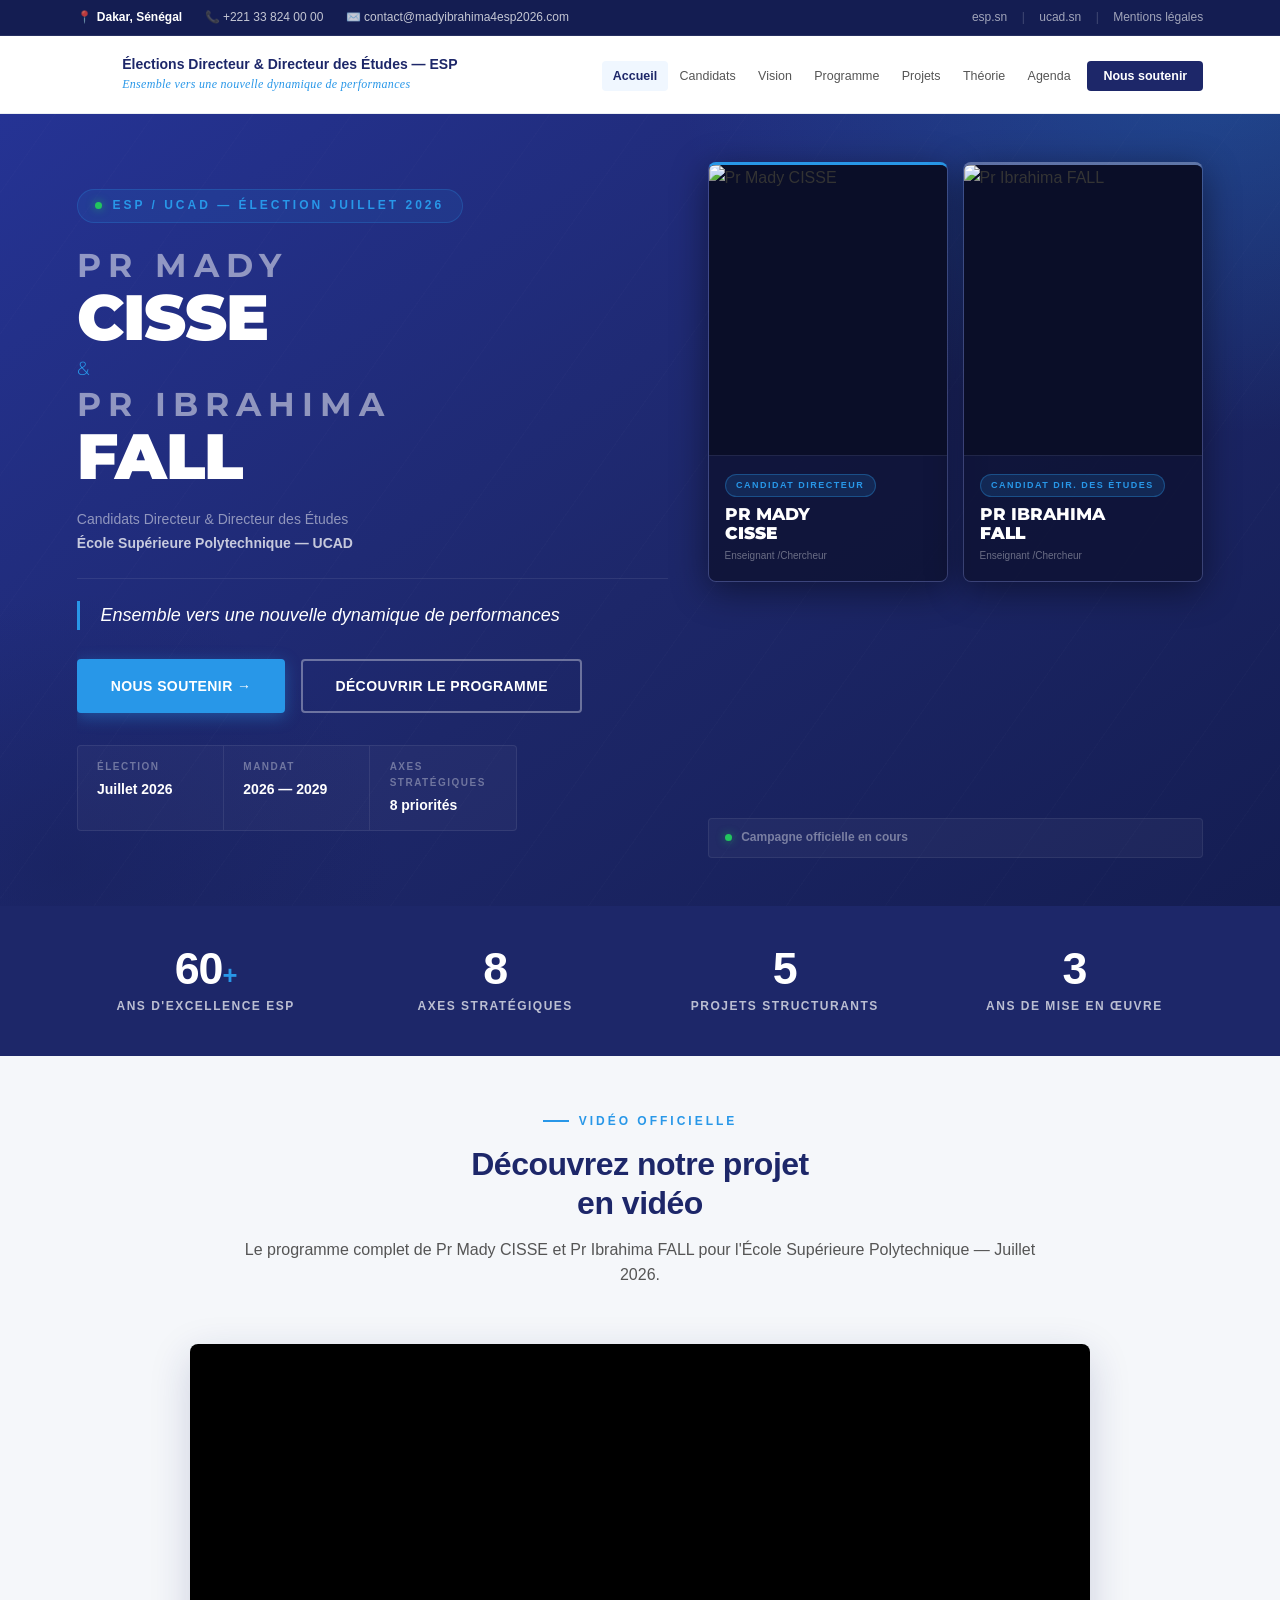
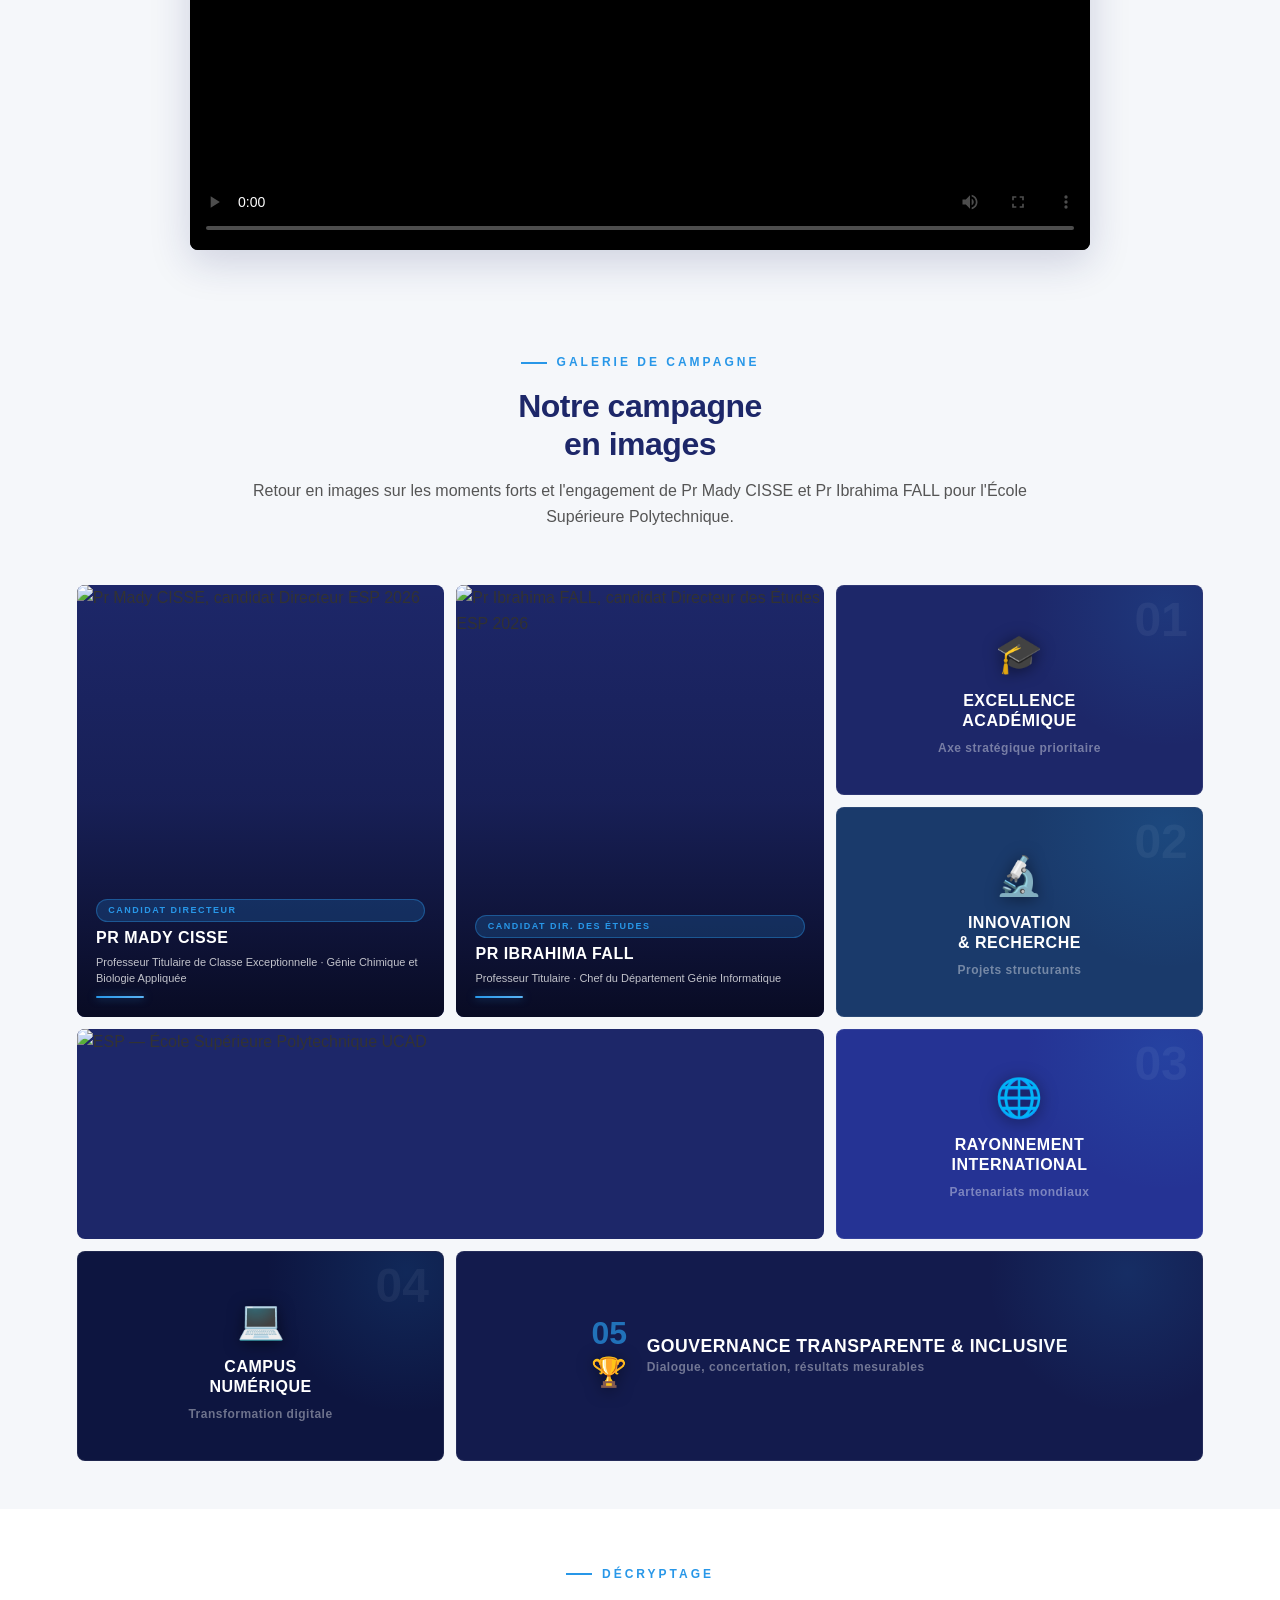
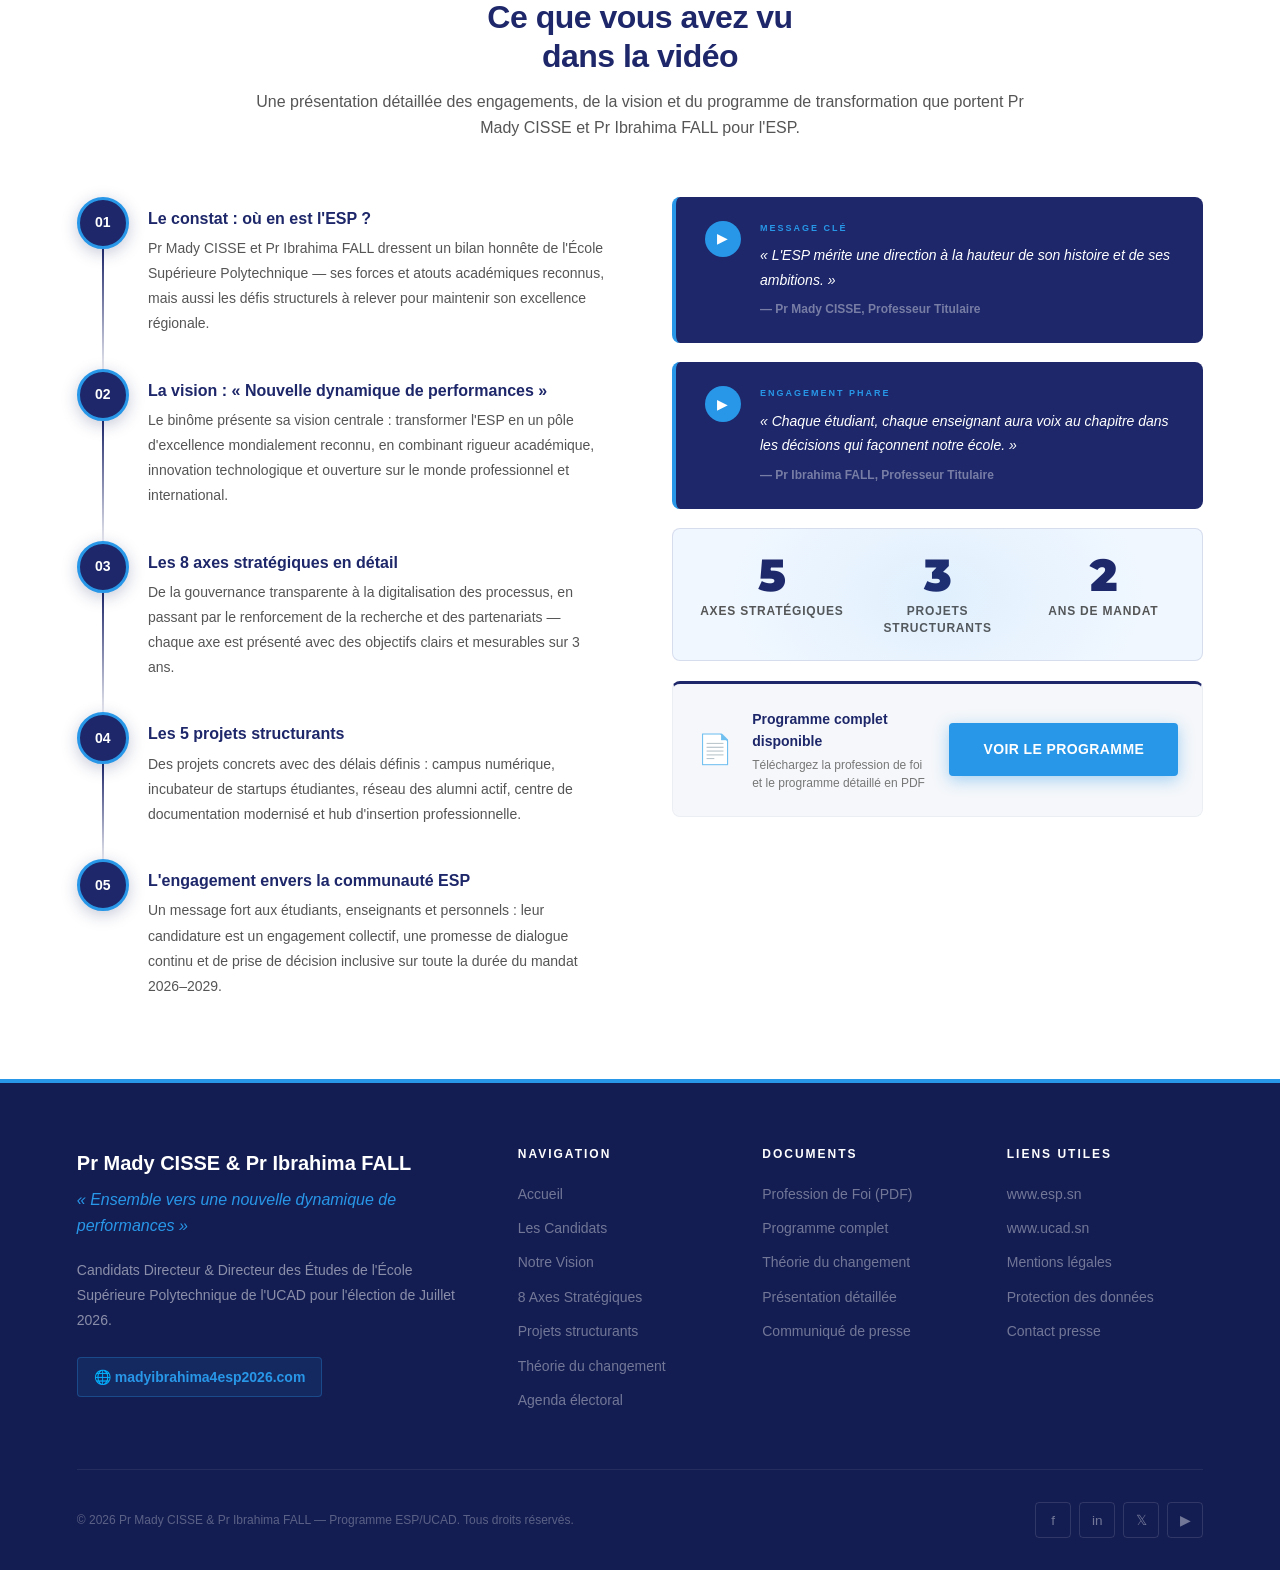
==== index.html @ 4c9542e1 "Add files via upload" ====
<!DOCTYPE html>
<html lang="fr">
<head>
<meta charset="UTF-8">
<meta name="viewport" content="width=device-width, initial-scale=1.0">
<meta http-equiv="X-UA-Compatible" content="IE=edge">
<meta http-equiv="Referrer-Policy" content="strict-origin-when-cross-origin">
<meta http-equiv="Permissions-Policy" content="camera=(), microphone=(), geolocation=(), payment=()">
<title>Pr Mady CISSE & Pr Ibrahima FALL — Programme Officiel ESP/UCAD 2026</title>
<meta name="description" content="Site officiel de campagne de Pr Mady CISSE et Pr Ibrahima FALL, candidats Directeur et Directeur des Études de l'École Supérieure Polytechnique (UCAD) — Juillet 2026.">
<meta name="robots" content="index, follow">
<link rel="canonical" href="https://www.madyibrahima4esp2026.com/">
<meta property="og:type" content="website">
<meta property="og:url" content="https://www.madyibrahima4esp2026.com/">
<meta property="og:title" content="Pr Mady CISSE & Pr Ibrahima FALL — Programme ESP/UCAD 2026">
<meta property="og:description" content="Candidats Directeur & Directeur des Études de l'ESP UCAD. 8 axes stratégiques, 5 projets structurants.">
<meta property="og:locale" content="fr_SN">
<meta name="twitter:card" content="summary_large_image">
<link rel="preconnect" href="https://fonts.googleapis.com">
<link rel="preconnect" href="https://fonts.gstatic.com" crossorigin>
<link href="https://fonts.googleapis.com/css2?family=Montserrat:wght@300;400;600;700;800;900&display=swap" rel="stylesheet">
<link rel="stylesheet" href="styles.css">
</head>
<body>

<!-- ══ TOPBAR ══ -->
<div class="topbar">
  <div class="tb-l">
    <span>📍 <strong>Dakar, Sénégal</strong></span>
    <span>📞 +221 33 824 00 00</span>
    <span>✉️ contact@madyibrahima4esp2026.com</span>
  </div>
  <div class="tb-r">
    <a href="https://www.esp.sn" target="_blank" rel="noopener noreferrer">esp.sn</a>
    <span class="sep">|</span>
    <a href="https://www.ucad.sn" target="_blank" rel="noopener noreferrer">ucad.sn</a>
    <span class="sep">|</span>
    <a href="mentions-legales.html">Mentions légales</a>
  </div>
</div>

<!-- ══ HEADER ══ -->
<header class="site-header">
  <div class="header-inner">
    <a href="index.html" class="brand" aria-label="Accueil">
      <div class="brand-logo">
        <img src="assets/logo.jpg" alt="Logo ESP" onerror="this.style.display='none';this.parentNode.querySelector('.brand-logo-text').style.display='block'">
        <span class="brand-logo-text" style="display:none">ESP</span>
      </div>
      <div class="brand-text">
        <span class="brand-name">Élections Directeur &amp; Directeur des Études — ESP</span>
        <span class="brand-sub">Ensemble vers une nouvelle dynamique de performances</span>
      </div>
    </a>
    <nav aria-label="Navigation principale">
      <ul class="main-nav">
        <li><a href="index.html" class="active">Accueil</a></li>
        <li><a href="candidats.html">Candidats</a></li>
        <li><a href="vision.html">Vision</a></li>
        <li><a href="programme.html">Programme</a></li>
        <li><a href="projets.html">Projets</a></li>
        <li><a href="theorie-du-changement.html">Théorie</a></li>
        <li><a href="agenda.html">Agenda</a></li>
        <li><a href="engagement.html" class="cta">Nous soutenir</a></li>
      </ul>
    </nav>
    <button class="burger" id="menuToggle" aria-label="Ouvrir le menu" aria-expanded="false">
      <span></span><span></span><span></span>
    </button>
  </div>
</header>

<nav class="mobile-nav" id="mobileNav" aria-label="Menu mobile">
  <button class="close-btn" id="closeMenu" aria-label="Fermer">✕</button>
  <a href="index.html">Accueil</a>
  <a href="candidats.html">Les Candidats</a>
  <a href="vision.html">Vision</a>
  <a href="programme.html">Programme</a>
  <a href="projets.html">Projets structurants</a>
  <a href="theorie-du-changement.html">Théorie du changement</a>
  <a href="agenda.html">Agenda électoral</a>
  <a href="engagement.html">Nous soutenir</a>
</nav>

<!-- ══ HERO ══ -->
<section class="hero" id="top">
  <div class="hero-content">

    <!-- Colonne gauche : texte -->
    <div class="hero-left">
      <div class="hero-kicker">
        <span class="kicker-pulse"></span>
        ESP / UCAD — Élection Juillet 2026
      </div>
      <h1 class="hero-title">
        <span class="ht-prenom">Pr Mady</span>
        <span class="ht-nom">CISSE</span>
        <span class="ht-amp">&amp;</span>
        <span class="ht-prenom">Pr Ibrahima</span>
        <span class="ht-nom">FALL</span>
      </h1>
      <p class="hero-role">Candidats Directeur &amp; Directeur des Études<br>
        <strong>École Supérieure Polytechnique — UCAD</strong></p>
      <p class="hero-slogan">Ensemble vers une nouvelle dynamique de performances</p>
      <div class="hero-btns">
        <a href="engagement.html" class="btn btn-primary">Nous soutenir →</a>
        <a href="programme.html" class="btn btn-outline">Découvrir le programme</a>
      </div>
      <div class="hero-meta">
        <div class="hero-meta-item">
          <div class="hero-meta-label">Élection</div>
          <div class="hero-meta-value">Juillet 2026</div>
        </div>
        <div class="hero-meta-item">
          <div class="hero-meta-label">Mandat</div>
          <div class="hero-meta-value">2026 — 2029</div>
        </div>
        <div class="hero-meta-item">
          <div class="hero-meta-label">Axes stratégiques</div>
          <div class="hero-meta-value">8 priorités</div>
        </div>
      </div>
    </div>

    <!-- Colonne droite : portraits -->
    <div class="hero-right">
      <div class="hero-portraits">
        <div class="hero-portrait">
          <div class="hero-portrait-img">
            <img src="assets/mady.jpeg" alt="Pr Mady CISSE">
          </div>
          <div class="hero-portrait-info">
            <span class="portrait-tag">Candidat Directeur</span>
            <div class="portrait-name">Pr Mady<br><strong>CISSE</strong></div>
            <div class="portrait-grade">Enseignant /Chercheur</div>
          </div>
        </div>
        <div class="hero-portrait alt">
          <div class="hero-portrait-img">
            <img src="assets/ibrahima.jpeg" alt="Pr Ibrahima FALL" style="filter:saturate(.9) brightness(1.02)">
          </div>
          <div class="hero-portrait-info">
            <span class="portrait-tag alt">Candidat Dir. des Études</span>
            <div class="portrait-name"> PR Ibrahima<br><strong>FALL</strong></div>
            <div class="portrait-grade">Enseignant /Chercheur</div>
          </div>
        </div>
      </div>
      <div class="hero-right-badge">
        <span class="live-dot"></span>
        <span>Campagne officielle en cours</span>
      </div>
    </div>

  </div>
</section>

<!-- ══ STATS ══ -->
<section class="stats-bar">
  <div class="stats-grid">
    <div class="stat-card"><div class="stat-num">60<small>+</small></div><div class="stat-label">Ans d'excellence ESP</div></div>
    <div class="stat-card"><div class="stat-num">8</div><div class="stat-label">Axes stratégiques</div></div>
    <div class="stat-card"><div class="stat-num">5</div><div class="stat-label">Projets structurants</div></div>
    <div class="stat-card"><div class="stat-num">3</div><div class="stat-label">Ans de mise en œuvre</div></div>
  </div>
</section>

<!-- ══ VIDEO ══ -->
<section class="section video-section" id="video">
  <div class="container">
    <div class="section-hd center">
      <div class="eyebrow">Vidéo Officielle</div>
      <h2 class="section-title">Découvrez notre projet<br>en vidéo</h2>
      <p class="section-intro">Le programme complet de Pr Mady CISSE et Pr Ibrahima FALL pour l'École Supérieure Polytechnique — Juillet 2026.</p>
    </div>

    <div class="video-wrap reveal">

      <div class="video-embed">
        <video id="mainVideo" controls preload="metadata" poster="video/poster.jpg" loop>
          <source src="video/vid.mp4" type="video/mp4">
          Votre navigateur ne supporte pas la lecture vidéo.
        </video>
      </div>
    

    </div>
  </div>
</section>

<!-- ══ GALERIE CAMPAGNE ══ -->
<section class="section galerie-section" id="galerie">
  <div class="container">
    <div class="section-hd center">
      <div class="eyebrow">Galerie de campagne</div>
      <h2 class="section-title">Notre campagne<br>en images</h2>
      <p class="section-intro">Retour en images sur les moments forts et l'engagement de Pr Mady CISSE et Pr Ibrahima FALL pour l'École Supérieure Polytechnique.</p>
    </div>

    <div class="galerie-grid">
      <div class="gal-item gal-tall reveal">
        <img src="assets/mady2.jpeg" alt="Pr Mady CISSE, candidat Directeur ESP 2026" loading="lazy" style="object-fit:cover;object-position:center top;width:100%;height:100%;">
        <div class="gal-overlay gal-overlay-cand">
          <div class="gal-tag">Candidat Directeur</div>
          <div class="gal-name">Pr Mady CISSE</div>
          <div class="gal-desc">Professeur Titulaire de Classe Exceptionnelle · Génie Chimique et Biologie Appliquée</div>
          <div class="gal-desc-bar"></div>
        </div>
      </div>
      <div class="gal-item gal-tall reveal">
        <img src="assets/ibrahima2.jpeg" alt="Pr Ibrahima FALL, candidat Directeur des Études ESP 2026" loading="lazy" style="object-fit:cover;object-position:center top;width:100%;height:100%;">
        <div class="gal-overlay gal-overlay-cand">
          <div class="gal-tag">Candidat Dir. des Études</div>
          <div class="gal-name">Pr Ibrahima FALL</div>
          <div class="gal-desc">Professeur Titulaire · Chef du Département Génie Informatique</div>
          <div class="gal-desc-bar"></div>
        </div>
      </div>
      <div class="gal-item gal-theme reveal" style="--gal-clr:#1D2769">
        <div class="gal-theme-inner">
          <div class="gal-theme-num">01</div>
          <div class="gal-theme-icon">&#127891;</div>
          <div class="gal-theme-title">Excellence<br>Académique</div>
          <div class="gal-theme-sub">Axe stratégique prioritaire</div>
        </div>
      </div>
      <div class="gal-item gal-wide reveal">
        <img src="assets/esp1.jpg" alt="ESP — École Supérieure Polytechnique UCAD" loading="lazy" class="gal-logo-img">
        <div class="gal-overlay gal-overlay-center">
          <div class="gal-tag">Institution</div>
          <div class="gal-name">École Supérieure Polytechnique — UCAD</div>
        </div>
      </div>
      <div class="gal-item gal-theme reveal" style="--gal-clr:#1a3a6b">
        <div class="gal-theme-inner">
          <div class="gal-theme-num">02</div>
          <div class="gal-theme-icon">&#128300;</div>
          <div class="gal-theme-title">Innovation<br>&amp; Recherche</div>
          <div class="gal-theme-sub">Projets structurants</div>
        </div>
      </div>
      <div class="gal-item gal-theme reveal" style="--gal-clr:#253394">
        <div class="gal-theme-inner">
          <div class="gal-theme-num">03</div>
          <div class="gal-theme-icon">&#127760;</div>
          <div class="gal-theme-title">Rayonnement<br>International</div>
          <div class="gal-theme-sub">Partenariats mondiaux</div>
        </div>
      </div>
      <div class="gal-item gal-theme reveal" style="--gal-clr:#0d1540">
        <div class="gal-theme-inner">
          <div class="gal-theme-num">04</div>
          <div class="gal-theme-icon">&#128187;</div>
          <div class="gal-theme-title">Campus<br>Numérique</div>
          <div class="gal-theme-sub">Transformation digitale</div>
        </div>
      </div>
      <div class="gal-item gal-theme reveal gal-wide-bot" style="--gal-clr:#131b4d">
        <div class="gal-theme-inner gal-theme-inner-h">
          <div>
            <div class="gal-theme-num gal-num-inline">05</div>
            <div class="gal-theme-icon gal-icon-inline">&#127942;</div>
          </div>
          <div>
            <div class="gal-theme-title" style="font-size:1.1rem">Gouvernance Transparente &amp; Inclusive</div>
            <div class="gal-theme-sub">Dialogue, concertation, résultats mesurables</div>
          </div>
        </div>
      </div>
    </div>
  </div>
</section>

<!-- ══ DÉCRYPTAGE VIDÉO ══ -->
<section class="section vid-detail-section" id="programme-video">
  <div class="container">
    <div class="section-hd center">
      <div class="eyebrow">Décryptage</div>
      <h2 class="section-title">Ce que vous avez vu<br>dans la vidéo</h2>
      <p class="section-intro">Une présentation détaillée des engagements, de la vision et du programme de transformation que portent Pr Mady CISSE et Pr Ibrahima FALL pour l'ESP.</p>
    </div>

    <div class="vid-detail-layout">

      <!-- Colonne gauche : timeline -->
      <div class="vd-left">
        <div class="vd-timeline">
          <div class="vd-step reveal">
            <div class="vd-step-num">01</div>
            <div class="vd-step-body">
              <h4>Le constat : où en est l'ESP ?</h4>
              <p>Pr Mady CISSE et Pr Ibrahima FALL dressent un bilan honnête de l'École Supérieure Polytechnique — ses forces et atouts académiques reconnus, mais aussi les défis structurels à relever pour maintenir son excellence régionale.</p>
            </div>
          </div>
          <div class="vd-step reveal">
            <div class="vd-step-num">02</div>
            <div class="vd-step-body">
              <h4>La vision : « Nouvelle dynamique de performances »</h4>
              <p>Le binôme présente sa vision centrale : transformer l'ESP en un pôle d'excellence mondialement reconnu, en combinant rigueur académique, innovation technologique et ouverture sur le monde professionnel et international.</p>
            </div>
          </div>
          <div class="vd-step reveal">
            <div class="vd-step-num">03</div>
            <div class="vd-step-body">
              <h4>Les 8 axes stratégiques en détail</h4>
              <p>De la gouvernance transparente à la digitalisation des processus, en passant par le renforcement de la recherche et des partenariats — chaque axe est présenté avec des objectifs clairs et mesurables sur 3 ans.</p>
            </div>
          </div>
          <div class="vd-step reveal">
            <div class="vd-step-num">04</div>
            <div class="vd-step-body">
              <h4>Les 5 projets structurants</h4>
              <p>Des projets concrets avec des délais définis : campus numérique, incubateur de startups étudiantes, réseau des alumni actif, centre de documentation modernisé et hub d'insertion professionnelle.</p>
            </div>
          </div>
          <div class="vd-step reveal">
            <div class="vd-step-num">05</div>
            <div class="vd-step-body">
              <h4>L'engagement envers la communauté ESP</h4>
              <p>Un message fort aux étudiants, enseignants et personnels : leur candidature est un engagement collectif, une promesse de dialogue continu et de prise de décision inclusive sur toute la durée du mandat 2026–2029.</p>
            </div>
          </div>
        </div>
      </div>

      <!-- Colonne droite : faits marquants -->
      <div class="vd-right">
        <div class="vd-highlights">

          <div class="vd-hl-card reveal">
            <div class="vd-hl-icon">&#9654;</div>
            <div class="vd-hl-content">
              <div class="vd-hl-label">Message clé</div>
              <blockquote class="vd-hl-quote">« L'ESP mérite une direction à la hauteur de son histoire et de ses ambitions. »</blockquote>
              <div class="vd-hl-author">— Pr Mady CISSE, Professeur Titulaire</div>
            </div>
          </div>

          <div class="vd-hl-card reveal">
            <div class="vd-hl-icon">&#9654;</div>
            <div class="vd-hl-content">
              <div class="vd-hl-label">Engagement phare</div>
              <blockquote class="vd-hl-quote">« Chaque étudiant, chaque enseignant aura voix au chapitre dans les décisions qui façonnent notre école. »</blockquote>
              <div class="vd-hl-author">— Pr Ibrahima FALL, Professeur Titulaire</div>
            </div>
          </div>

          <div class="vd-kpis reveal">
            <div class="vd-kpi">
              <div class="vd-kpi-val" data-target="8">0</div>
              <div class="vd-kpi-lab">Axes stratégiques</div>
            </div>
            <div class="vd-kpi">
              <div class="vd-kpi-val" data-target="5">0</div>
              <div class="vd-kpi-lab">Projets structurants</div>
            </div>
            <div class="vd-kpi">
              <div class="vd-kpi-val" data-target="3">0</div>
              <div class="vd-kpi-lab">Ans de mandat</div>
            </div>
          </div>

          <div class="vd-cta-card reveal">
            <div class="vd-cta-icon">&#128196;</div>
            <div class="vd-cta-text">
              <div class="vd-cta-title">Programme complet disponible</div>
              <div class="vd-cta-sub">Téléchargez la profession de foi et le programme détaillé en PDF</div>
            </div>
            <a href="programme.html" class="btn btn-primary">Voir le programme</a>
          </div>

        </div>
      </div>

    </div>
  </div>
</section>

<!-- ══ FOOTER ══ -->
<footer>
  <div class="footer-top">
    <div>
      <div class="foot-name">Pr Mady CISSE &amp; Pr Ibrahima FALL</div>
      <div class="foot-tag">« Ensemble vers une nouvelle dynamique de performances »</div>
      <p class="foot-desc">Candidats Directeur &amp; Directeur des Études de l'École Supérieure Polytechnique de l'UCAD pour l'élection de Juillet 2026.</p>
      <a href="https://www.madyibrahima4esp2026.com" class="foot-link" rel="noopener noreferrer">🌐 madyibrahima4esp2026.com</a>
    </div>
    <div class="footer-col">
      <h4>Navigation</h4>
      <ul>
        <li><a href="index.html">Accueil</a></li>
        <li><a href="candidats.html">Les Candidats</a></li>
        <li><a href="vision.html">Notre Vision</a></li>
        <li><a href="programme.html">8 Axes Stratégiques</a></li>
        <li><a href="projets.html">Projets structurants</a></li>
        <li><a href="theorie-du-changement.html">Théorie du changement</a></li>
        <li><a href="agenda.html">Agenda électoral</a></li>
      </ul>
    </div>
    <div class="footer-col">
      <h4>Documents</h4>
      <ul>
        <li><a href="documents/profession-de-foi.pdf" target="_blank" rel="noopener noreferrer">Profession de Foi (PDF)</a></li>
        <li><a href="documents/programme-complet.pdf" target="_blank" rel="noopener noreferrer">Programme complet</a></li>
        <li><a href="documents/theorie-du-changement.pdf" target="_blank" rel="noopener noreferrer">Théorie du changement</a></li>
        <li><a href="documents/presentation.pdf" target="_blank" rel="noopener noreferrer">Présentation détaillée</a></li>
        <li><a href="documents/communique-presse.pdf" target="_blank" rel="noopener noreferrer">Communiqué de presse</a></li>
      </ul>
    </div>
    <div class="footer-col">
      <h4>Liens utiles</h4>
      <ul>
        <li><a href="https://www.esp.sn" target="_blank" rel="noopener noreferrer">www.esp.sn</a></li>
        <li><a href="https://www.ucad.sn" target="_blank" rel="noopener noreferrer">www.ucad.sn</a></li>
        <li><a href="mentions-legales.html">Mentions légales</a></li>
        <li><a href="mentions-legales.html#donnees">Protection des données</a></li>
        <li><a href="engagement.html">Contact presse</a></li>
      </ul>
    </div>
  </div>
  <div class="footer-bot">
    <p class="footer-copy">© 2026 Pr Mady CISSE &amp; Pr Ibrahima FALL — Programme ESP/UCAD. Tous droits réservés.</p>
    <div class="socials">
      <a href="#" class="soc" aria-label="Facebook" rel="noopener noreferrer">f</a>
      <a href="#" class="soc" aria-label="LinkedIn" rel="noopener noreferrer">in</a>
      <a href="#" class="soc" aria-label="Twitter / X" rel="noopener noreferrer">𝕏</a>
      <a href="#" class="soc" aria-label="YouTube" rel="noopener noreferrer">▶</a>
    </div>
  </div>
</footer>

<!-- ══ VIDEO MODAL ══ -->
<div class="video-modal-overlay" id="videoModal" role="dialog" aria-modal="true" aria-labelledby="videoModalTitle">
  <div class="video-modal-box">
    <div class="video-modal-icon">&#9654;</div>
    <h3 id="videoModalTitle">Découvrez notre programme en vidéo</h3>
    <p>Pr Mady CISSE et Pr Ibrahima FALL vous présentent leur vision pour l'École Supérieure Polytechnique — Juillet 2026.</p>
    <div class="video-modal-btns">
      <button class="btn btn-primary video-modal-watch" id="watchVideoBtn">&#9654; Regarder maintenant</button>
      <button class="btn btn-outline-dark video-modal-later" id="laterVideoBtn">Plus tard</button>
    </div>
  </div>
</div>

<script src="main.js" defer></script>
</body>
</html>
---- styles.css ----
@import url('https://fonts.googleapis.com/css2?family=Playfair+Display:ital@1&display=swap');

/* ═══════════════════════════════════════════════════════════════════
   CHARTE GRAPHIQUE ESP — Couleurs officielles + typographie esp.sn
   Police : système (identique à Hello Elementor / esp.sn)
   Couleurs : #1D2769 dominant · #2897e8 accent · #fff · #333
═══════════════════════════════════════════════════════════════════ */

:root {
  --esp-navy:      #1D2769;
  --esp-navy-dark: #141d52;
  --esp-navy-mid:  #253394;
  --esp-blue:      #2897e8;
  --esp-blue-dark: #1a7cc4;
  --esp-blue-pale: #e8f4fd;
  --esp-blue-bg:   #f0f7ff;
  --white:    #ffffff;
  --black:    #000000;
  --text:     #333333;
  --text-mid: #555555;
  --text-lt:  #777777;
  --gray-50:  #fafafa;
  --gray-100: #f5f7fa;
  --gray-200: #ebeef3;
  --gray-300: #d4dde8;
  --border:   #dde3ef;
  --font: -apple-system, BlinkMacSystemFont, "Segoe UI", Roboto,
          "Helvetica Neue", Arial, "Noto Sans", sans-serif;
  --text-xs:  0.75rem;
  --text-sm:  0.875rem;
  --text-base:1rem;
  --text-lg:  1.125rem;
  --text-xl:  1.25rem;
  --text-2xl: 1.5rem;
  --text-3xl: 1.75rem;
  --text-4xl: 2rem;
  --text-5xl: 2.5rem;
  --lh-text:  1.6;
  --lh-head:  1.2;
  --r:    4px;
  --r-lg: 8px;
  --shadow-sm: 0 1px 4px rgba(29,39,105,.08);
  --shadow:    0 4px 20px rgba(29,39,105,.12);
  --shadow-lg: 0 12px 40px rgba(29,39,105,.18);
}

/* ── Reset ── */
*, *::before, *::after { margin:0; padding:0; box-sizing:border-box; }
html { scroll-behavior:smooth; }
body {
  font-family: var(--font);
  font-size: var(--text-base);
  color: var(--text);
  background: var(--white);
  line-height: var(--lh-text);
  overflow-x: clip;
  -webkit-font-smoothing: antialiased;
}
img { max-width:100%; display:block; }
a { color: inherit; text-decoration: none; }
h1,h2,h3,h4,h5,h6 {
  font-family: var(--font);
  line-height: var(--lh-head);
  font-weight: 700;
  color: var(--black);
}

/* ════════════════════════════════════
   TOPBAR
════════════════════════════════════ */
.topbar {
  background: var(--esp-navy-dark);
  color: rgba(255,255,255,.75);
  font-size: var(--text-xs);
  padding: .5rem 6%;
  display: flex;
  justify-content: space-between;
  align-items: center;
  border-bottom: 1px solid rgba(255,255,255,.08);
}
.tb-l { display:flex; align-items:center; gap:1.4rem; flex-wrap:wrap; }
.tb-l span { display:flex; align-items:center; gap:5px; }
.tb-l strong { color:var(--white); font-weight:600; }
.tb-r { display:flex; align-items:center; gap:.9rem; }
.tb-r a {
  color:rgba(255,255,255,.6);
  font-size:var(--text-xs);
  font-weight:500;
  transition:color .15s;
}
.tb-r a:hover { color:var(--esp-blue); }
.tb-r .sep { color:rgba(255,255,255,.2); }

/* ════════════════════════════════════
   HEADER
════════════════════════════════════ */
.site-header {
  background: var(--white);
  position: sticky;
  top: 0;
  z-index: 300;
  box-shadow: 0 2px 12px rgba(29,39,105,.1);
  border-bottom: 1px solid var(--gray-200);
}
.header-inner {
  max-width: 1280px;
  margin: 0 auto;
  padding: .9rem 6%;
  display: flex;
  align-items: center;
  justify-content: space-between;
  gap: 2rem;
}
.brand { display: flex; align-items: center; gap: 12px; }
.brand-logo {
  height: 48px; width: auto; flex-shrink: 0;
  display: flex; align-items: center; justify-content: center;
}
.brand-logo img { height: 48px; width: auto; object-fit: contain; display: block; }
.brand-logo-text { font-size: .95rem; font-weight: 800; color: var(--white); letter-spacing: 1px; }
.brand-text { display:flex; flex-direction:column; }
.brand-name { font-size: var(--text-sm); font-weight: 700; color: var(--esp-navy); line-height: 1.3; }
.brand-sub { font-size: var(--text-xs); color: var(--esp-blue); margin-top: 2px; font-family: Georgia, 'Times New Roman', serif; font-style: italic; letter-spacing: .3px; }
.main-nav { display:flex; list-style:none; align-items:center; gap:.1rem; }
.main-nav a {
  color: var(--text-mid);
  font-size: .78rem;
  font-weight: 500;
  padding: .5rem .65rem;
  border-radius: var(--r);
  transition: all .15s;
}
.main-nav a:hover { color:var(--esp-navy); background:var(--esp-blue-bg); }
.main-nav a.active { color:var(--esp-navy); background:var(--esp-blue-bg); font-weight:700; }
.main-nav a.cta {
  background: var(--esp-navy); color: var(--white);
  padding: .5rem 1rem; font-weight: 600; margin-left: .3rem;
}
.main-nav a.cta:hover { background: var(--esp-navy-dark); }
.main-nav a.cta.active { background: var(--esp-navy-dark); }
.burger {
  display:none; flex-direction:column; gap:5.5px;
  cursor:pointer; padding:10px; background:none; border:none;
  border-radius:8px; transition:background .2s;
}
.burger:hover { background:rgba(29,39,105,.07); }
.burger span {
  width:24px; height:2.5px; background:var(--esp-navy);
  border-radius:3px; display:block;
  transition:transform .3s ease, opacity .2s ease, width .25s ease;
}
.burger.open span:nth-child(1) { transform:translateY(8px) rotate(45deg); }
.burger.open span:nth-child(2) { opacity:0; width:0; }
.burger.open span:nth-child(3) { transform:translateY(-8px) rotate(-45deg); }

/* Backdrop */
html.menu-open body { overflow: clip; }

.mobile-overlay {
  position:fixed; inset:0;
  background:rgba(0,8,32,.5);
  z-index:399;
  opacity:0; visibility:hidden;
  transition:opacity .35s, visibility .35s;
  backdrop-filter:blur(3px);
  -webkit-backdrop-filter:blur(3px);
}
.mobile-overlay.open { opacity:1; visibility:visible; }

/* Panneau latéral */
.mobile-nav {
  position:fixed; top:0; right:0;
  height:100vh;
  height:100dvh;
  width:min(300px, 86vw);
  background:var(--white); z-index:400;
  display:flex; flex-direction:column;
  transform:translateX(105%);
  visibility:hidden;
  transition:transform .35s cubic-bezier(.4,0,.2,1), visibility .35s;
  box-shadow:-6px 0 30px rgba(0,8,32,.18);
  overflow-y:auto;
  overflow-x:hidden;
  overscroll-behavior-y:contain;
  -webkit-overflow-scrolling:touch;
  padding-bottom:max(1.5rem, env(safe-area-inset-bottom));
}
.mobile-nav.open { transform:translateX(0); visibility:visible; }

/* En-tête du panneau */
.mob-nav-hd {
  display:flex; align-items:center; justify-content:space-between;
  padding:1rem 1.2rem;
  background:var(--esp-navy);
  flex-shrink:0;
}
.mob-nav-brand { color:var(--white); }
.mob-nav-brand strong { display:block; font-size:.85rem; font-weight:700; letter-spacing:.04em; }
.mob-nav-brand span {
  display:block;
  font-family:'Playfair Display', Georgia, serif;
  font-style:italic;
  font-size:.78rem;
  color:rgba(255,255,255,.82);
  font-weight:400;
  margin-top:4px;
  letter-spacing:.02em;
  line-height:1.35;
}

/* Bouton fermer */
.close-btn {
  width:32px; height:32px;
  background:rgba(255,255,255,.15); border:1px solid rgba(255,255,255,.2);
  border-radius:50%;
  font-size:.95rem; cursor:pointer; color:var(--white);
  display:flex; align-items:center; justify-content:center;
  transition:background .2s;
  flex-shrink:0;
}
.close-btn:hover { background:rgba(255,255,255,.3); }

/* Liens */
.mobile-nav a {
  display:flex; align-items:center; justify-content:space-between;
  padding:.7rem 1.2rem;
  border-bottom:1px solid var(--gray-100);
  color:var(--text); font-size:.9rem; font-weight:600;
  transition:background .15s, color .15s, padding-left .2s;
}
.mobile-nav a::after { content:'›'; font-size:1.2rem; color:var(--esp-blue); opacity:.5; }
.mobile-nav a:hover { background:var(--esp-blue-bg); color:var(--esp-navy); padding-left:1.6rem; }
.mobile-nav a.active { color:var(--esp-blue); background:var(--esp-blue-bg); }

/* CTA */
.mobile-nav a.cta {
  margin:.8rem 1.2rem 1rem;
  padding:.75rem 1.2rem;
  background:var(--esp-navy); color:var(--white) !important;
  border-radius:var(--r-lg);
  justify-content:center;
  font-size:.9rem;
  border-bottom:none;
}
.mobile-nav a.cta::after { display:none; }
.mobile-nav a.cta:hover { background:var(--esp-blue); padding-left:1.2rem; }

/* ════════════════════════════════════
   HERO
════════════════════════════════════ */
@keyframes pulse { 0%,100%{opacity:1} 50%{opacity:.4} }

.hero {
  position: relative;
  background: linear-gradient(145deg, #253394 0%, #1D2769 55%, #141d52 100%);
  overflow: hidden;
  min-height: 88vh;
  display: flex;
  align-items: stretch;
}
.hero::before {
  content: '';
  position: absolute; inset: 0;
  background:
    radial-gradient(ellipse 900px 600px at 95% -5%, rgba(40,151,232,.28) 0%, transparent 60%),
    radial-gradient(ellipse 600px 500px at 5%  95%, rgba(20,29,82,.40) 0%, transparent 55%);
  pointer-events: none;
}
.hero::after {
  content: '';
  position: absolute; inset: 0;
  background-image: repeating-linear-gradient(
    -55deg,
    transparent, transparent 80px,
    rgba(255,255,255,.012) 80px, rgba(255,255,255,.012) 81px
  );
  pointer-events: none; z-index: 1;
}
.hero-content {
  position: relative; z-index: 2;
  max-width: 1280px; margin: 0 auto; padding: 0 6%; width: 100%;
  display: grid; grid-template-columns: 1fr clamp(320px, 44%, 520px);
  gap: 2.5rem; align-items: center;
  min-height: 88vh;
}
.hero-left { padding: 4.5rem 0; min-width: 0; overflow: hidden; }

.hero-kicker {
  display: inline-flex; align-items: center; gap: 10px;
  font-size: var(--text-xs); font-weight: 700;
  text-transform: uppercase; letter-spacing: 3px;
  color: var(--esp-blue); margin-bottom: 1.6rem;
  padding: .4rem 1.1rem;
  background: rgba(40,151,232,.1);
  border: 1px solid rgba(40,151,232,.25);
  border-radius: 100px;
}
.kicker-pulse {
  width: 7px; height: 7px;
  background: #22c55e; border-radius: 50%;
  box-shadow: 0 0 8px rgba(34,197,94,.7);
  animation: pulse 2s infinite; flex-shrink: 0;
}
.hero-title {
  font-family: 'Montserrat', var(--font);
  font-size: clamp(2.4rem, 5vw, 4.2rem);
  color: var(--white); font-weight: 900;
  line-height: 1.05; letter-spacing: -1px;
  margin-bottom: 1.2rem;
}
.ht-prenom {
  display: block; font-weight: 700; font-size: .52em;
  color: rgba(255,255,255,.5); letter-spacing: 7px;
  text-transform: uppercase; margin-bottom: .06em;
  font-family: 'Montserrat', var(--font);
}
.ht-nom {
  display: block; font-weight: 900;
  text-transform: uppercase; color: var(--white); line-height: 1;
}
.ht-amp {
  display: block; font-family: 'Montserrat', var(--font);
  font-weight: 300; font-size: .3em;
  color: var(--esp-blue); letter-spacing: 8px;
  text-transform: uppercase; margin: .45em 0;
}
.hero-role {
  font-size: var(--text-sm); color: rgba(255,255,255,.5);
  margin-bottom: 1.4rem; padding-bottom: 1.4rem;
  border-bottom: 1px solid rgba(255,255,255,.08); line-height: 1.75;
}
.hero-role strong { color: rgba(255,255,255,.75); font-weight: 600; }
.hero-slogan {
  font-size: var(--text-lg); font-weight: 500; font-style: italic;
  color: var(--white); line-height: 1.6;
  margin: 0 0 1.8rem; padding-left: 1.3rem;
  border-left: 3px solid var(--esp-blue);
  max-width: 500px;
}
.hero-btns { display: flex; gap: 1rem; flex-wrap: wrap; margin-bottom: 2rem; width: 100%; }
.btn {
  display: inline-flex; align-items:center; gap:8px;
  padding: .85rem 2rem; border-radius: var(--r);
  font-size: var(--text-sm); font-weight: 600;
  transition: all .2s; border: 2px solid transparent;
  cursor: pointer; text-transform: uppercase; letter-spacing: .4px;
}
.btn-primary { background: var(--esp-blue); color: var(--white); border-color: var(--esp-blue); box-shadow: 0 4px 16px rgba(40,151,232,.4); }
.btn-primary:hover { background: var(--esp-blue-dark); border-color: var(--esp-blue-dark); transform: translateY(-2px); box-shadow: 0 6px 22px rgba(40,151,232,.5); }
.btn-outline { background: transparent; color: var(--white); border-color: rgba(255,255,255,.35); }
.btn-outline:hover { border-color:var(--white); background:rgba(255,255,255,.06); }

.hero-meta {
  display: flex; flex-wrap: wrap;
  border: 1px solid rgba(255,255,255,.08);
  border-radius: var(--r); overflow: hidden;
  background: rgba(255,255,255,.03);
  max-width: 440px;
}
.hero-meta-item {
  flex: 1; padding: .85rem 1.2rem;
  border-right: 1px solid rgba(255,255,255,.08);
  min-width: 100px;
}
.hero-meta-item:last-child { border-right: none; }
.hero-meta-label {
  font-size: 10px; color: rgba(255,255,255,.35);
  text-transform: uppercase; letter-spacing: 1.5px;
  font-weight: 700; margin-bottom: 3px;
}
.hero-meta-value { color: var(--white); font-size: var(--text-sm); font-weight: 700; }

/* Hero droite — portraits candidats */
.hero-right {
  display: flex; flex-direction: column;
  gap: .9rem; align-self: stretch;
  padding: 3rem 0;
}
.hero-portraits {
  display: grid; grid-template-columns: 1fr 1fr;
  gap: .9rem; flex: 1;
  align-items: start;
}

/* Carte portrait */
.hero-portrait {
  display: flex; flex-direction: column;
  border-radius: var(--r-lg);
  overflow: hidden;
  background: rgba(255,255,255,.05);
  border: 1px solid rgba(255,255,255,.1);
  box-shadow: 0 8px 36px rgba(0,0,0,.45);
  transition: transform .3s ease, box-shadow .3s ease;
}
.hero-portrait:hover {
  transform: translateY(-6px);
  box-shadow: 0 20px 55px rgba(0,0,0,.6);
}
.hero-portrait:first-child { border-top: 3px solid var(--esp-blue); }
.hero-portrait.alt {
  border-top: 3px solid rgba(255,255,255,.25);
}

/* Zone photo */
.hero-portrait-img {
  position: relative;
  height: 290px;
  background: #0a0e28;
  overflow: hidden;
  flex-shrink: 0;
}
/* Numéro badge */
.hero-portrait:first-child .hero-portrait-img::before,
.hero-portrait.alt .hero-portrait-img::before {
  content: none;
}
.hero-portrait-img img {
  width: 100%; height: 100%;
  object-fit: cover; object-position: top center;
  transition: transform .45s ease;
}
.hero-portrait:hover .hero-portrait-img img { transform: scale(1.05); }
.hero-portrait::after { display: none; }

/* Section info sous la photo */
.hero-portrait-info {
  padding: .9rem 1rem 1.1rem;
  background: rgba(10,14,45,.78);
  border-top: 1px solid rgba(255,255,255,.07);
}
.portrait-tag {
  display: inline-block; font-size: 9px; font-weight: 700;
  text-transform: uppercase; letter-spacing: 1.5px;
  color: var(--esp-blue); background: rgba(40,151,232,.15);
  border: 1px solid rgba(40,151,232,.35);
  padding: .2rem .65rem; border-radius: 100px; margin-bottom: .5rem;
}
.portrait-tag.alt {
  color: var(--esp-blue);
  background: rgba(40,151,232,.15);
  border-color: rgba(40,151,232,.35);
}
.portrait-name {
  font-family: 'Montserrat', var(--font);
  font-size: 1.05rem; color: var(--white);
  font-weight: 800; line-height: 1.15;
  text-transform: uppercase;
}
.portrait-name strong { font-weight: 900; }
.portrait-grade {
  font-size: 10px; color: rgba(255,255,255,.38);
  margin-top: 4px; font-weight: 500;
}
.hero-right-badge {
  display: flex; align-items: center; gap: .6rem;
  font-size: var(--text-xs); color: rgba(255,255,255,.4);
  background: rgba(255,255,255,.04);
  border: 1px solid rgba(255,255,255,.07);
  padding: .6rem 1rem; border-radius: var(--r); font-weight: 600;
}
.live-dot {
  width: 7px; height: 7px; background: #22c55e;
  border-radius: 50%; box-shadow: 0 0 8px rgba(34,197,94,.6);
  animation: pulse 2s infinite; flex-shrink: 0;
}

/* ════════════════════════════════════
   PAGE BANNER — bandeau des pages internes
════════════════════════════════════ */
.page-banner {
  background: var(--esp-navy);
  padding: 2rem 6%;
  border-bottom: 4px solid var(--esp-blue);
  position: relative;
  overflow: hidden;
}
.page-banner::before {
  content: '';
  position: absolute; inset: 0;
  background: radial-gradient(ellipse 700px 400px at 80% 50%, rgba(40,151,232,.18) 0%, transparent 65%);
  pointer-events: none;
}
.page-banner .container { max-width: 1280px; margin: 0 auto; position: relative; z-index: 1; }
.page-banner .eyebrow { color: var(--esp-blue); margin-bottom: 0.8rem; }
.page-banner .eyebrow::before { background: var(--esp-blue); }
.page-banner-title {
  font-size: clamp(1.4rem, 3vw, 2rem);
  color: var(--white); font-weight: 800;
  margin-bottom: 0.4rem; letter-spacing: -0.5px;
}
.page-banner-sub { color: rgba(255,255,255,.6); font-size: var(--text-base); max-width: 640px; line-height: 1.6; }

/* ════════════════════════════════════
   GENERIQUE SECTIONS
════════════════════════════════════ */
.section { padding:3rem 6%; }
.container { max-width:1280px; margin:0 auto; }
.section-hd { max-width:800px; margin-bottom:3.5rem; }
.section-hd.center { margin-left:auto; margin-right:auto; text-align:center; }
.eyebrow {
  display: inline-flex; align-items:center; gap:10px;
  font-size: var(--text-xs); font-weight:700;
  text-transform: uppercase; letter-spacing:3px;
  color: var(--esp-blue); margin-bottom:.9rem;
}
.eyebrow::before { content:''; width:26px; height:2px; background:var(--esp-blue); flex-shrink:0; }
.section-hd.center .eyebrow { justify-content:center; }
.section-title { font-size: var(--text-4xl); font-weight: 800; color: var(--esp-navy); letter-spacing: -.5px; margin-bottom:.9rem; line-height: var(--lh-head); }
.section-intro { color:var(--text-mid); font-size:var(--text-base); line-height:var(--lh-text); }

/* ════════════════════════════════════
   STATS
════════════════════════════════════ */
.stats-bar { background:var(--esp-navy); padding:2.5rem 6%; }
.stats-grid { max-width:1280px; margin:0 auto; display:grid; grid-template-columns:repeat(4,1fr); gap:2rem; }
.stat-card { text-align:center; }
.stat-num { font-size: 2.8rem; font-weight: 800; color: var(--white); line-height:1; margin-bottom:.4rem; letter-spacing:-1px; }
.stat-num small { font-size:1.6rem; color:var(--esp-blue); }
.stat-label { font-size: var(--text-xs); color: rgba(255,255,255,.7); text-transform: uppercase; letter-spacing: 1.5px; font-weight: 600; }

/* ════════════════════════════════════
   VISION
════════════════════════════════════ */
.vision { background:var(--white); }
.vision-grid { display:grid; grid-template-columns:1.2fr 1fr; gap:5rem; align-items:center; }
.vision-quote { background: var(--esp-navy); color: var(--white); padding: 3rem; border-radius: var(--r-lg); position: relative; box-shadow: var(--shadow-lg); border-left: 5px solid var(--esp-blue); }
.vision-quote::before { content: '"'; position: absolute; top:.8rem; left:1.5rem; font-size: 6rem; color: rgba(40,151,232,.2); line-height:1; font-weight:800; }
.vision-q { font-size: var(--text-xl); line-height: 1.65; font-weight: 500; margin-bottom: 2rem; position: relative; z-index:1; }
.vision-q strong { color:var(--esp-blue); font-weight:700; }
.vision-attr { display:flex; align-items:center; gap:.9rem; padding-top:1.3rem; border-top:1px solid rgba(255,255,255,.1); }
.attr-line { width:28px; height:2px; background:var(--esp-blue); flex-shrink:0; }
.attr-txt { font-size:var(--text-xs); color:rgba(255,255,255,.6); font-weight:600; text-transform:uppercase; letter-spacing:1.5px; }
.vision-text p { font-size:var(--text-base); line-height:1.85; color:var(--text-mid); margin-bottom:1.1rem; }
.vision-text p strong { color:var(--black); font-weight:700; }
.vision-feats { display:grid; grid-template-columns:1fr 1fr; gap:1rem; margin-top:2rem; }
.vfeat { padding:1rem 1.2rem; background:var(--esp-blue-bg); border-left:4px solid var(--esp-navy); border-radius:0 var(--r) var(--r) 0; }
.vfeat-n { font-size:1.9rem; font-weight:800; color:var(--esp-navy); line-height:1; margin-bottom:4px; }
.vfeat-t { font-size:var(--text-sm); color:var(--text-mid); font-weight:500; }

/* ════════════════════════════════════
   CANDIDATS
════════════════════════════════════ */
.cand-section { background:#eef1f7; }
.cand-grid { display:flex; flex-direction:column; gap:2.5rem; margin-top:1rem; }

/* ── Card horizontale ── */
.cand-card {
  background:var(--white);
  border-radius:var(--r-lg); overflow:hidden;
  box-shadow:0 4px 28px rgba(29,39,105,.1);
  border:1px solid var(--gray-200);
  display:grid;
  grid-template-areas:"banner banner" "head body";
  grid-template-columns:360px 1fr;
  grid-template-rows:3px 1fr;
  transition:box-shadow .3s;
}
.cand-card:hover { box-shadow:0 14px 44px rgba(29,39,105,.16); }

/* Bandeau couleur top */
.cand-banner { grid-area:banner; height:3px; background:var(--esp-navy); }
.cand-banner.alt { background:var(--esp-blue); }

/* ── Colonne PHOTO gauche ── */
.cand-head {
  grid-area:head;
  position:relative; overflow:hidden;
  min-height:480px; background:#07102a;
}
.cand-head::after {
  content:''; position:absolute; inset:0; z-index:1;
  background:
    linear-gradient(to right, rgba(7,16,42,0) 55%, rgba(7,16,42,.45) 100%),
    linear-gradient(to top, rgba(7,16,42,.92) 0%, rgba(7,16,42,.45) 45%, rgba(7,16,42,.05) 100%);
}
.cand-photo { position:absolute; inset:0; width:100%; height:100%; }
.cand-photo img { width:100%; height:100%; object-fit:cover; object-position:center top; }
.cand-head-info {
  position:absolute; bottom:0; left:0; right:0;
  padding:1.5rem 1.8rem; z-index:2;
}
.cand-poste {
  display:inline-block; font-size:9px; font-weight:700;
  text-transform:uppercase; letter-spacing:2px;
  color:var(--esp-blue); background:rgba(40,151,232,.18);
  padding:.28rem .85rem; border-radius:100px; margin-bottom:.5rem;
  border:1px solid rgba(40,151,232,.45);
}
.cand-poste.alt {
  color:rgba(255,255,255,.9); background:rgba(255,255,255,.15);
  border-color:rgba(255,255,255,.3);
}
.cand-name { font-size:var(--text-2xl); font-weight:800; color:#fff; line-height:1.15; }
.cand-titre { font-size:var(--text-xs); color:rgba(255,255,255,.5); margin-top:.3rem; line-height:1.4; }

/* ── Colonne CONTENU droite ── */
.cand-body {
  grid-area:body;
  padding:2.2rem 2.8rem 2.2rem 2.4rem;
  display:flex; flex-direction:column; justify-content:center;
  border-left:1px solid var(--gray-100);
}
.cand-body p { font-size:var(--text-sm); line-height:1.8; color:var(--text-mid); margin-bottom:1rem; }
.cand-body ul {
  list-style:none; margin:0 0 .5rem; padding:0;
  display:grid; grid-template-columns:1fr 1fr; gap:.38rem .6rem;
}
.cand-body ul li {
  font-size:.8rem; line-height:1.55; color:var(--text-mid);
  padding:.2rem 0 .2rem 1rem; position:relative;
  border-bottom:1px solid var(--gray-100);
}
.cand-body ul li:last-child { border-bottom:none; }
.cand-body ul li::before {
  content:''; position:absolute; left:0; top:.63em;
  width:5px; height:5px; border-radius:50%; background:var(--esp-blue); flex-shrink:0;
}
.cand-chips {
  display:flex; flex-wrap:wrap; gap:.45rem;
  margin-top:1.3rem; padding-top:1.2rem; border-top:2px solid var(--gray-100);
}
.chip {
  background:var(--esp-blue-bg); color:var(--esp-navy);
  padding:.3rem .9rem; border-radius:100px;
  font-size:var(--text-xs); font-weight:700;
  border:1px solid rgba(29,39,105,.12);
}

/* ════════════════════════════════════
   PROGRAMME — 7 AXES
════════════════════════════════════ */
.programme { background:var(--white); }
.prog-layout { display:grid; grid-template-columns:265px 1fr; gap:3rem; margin-top:3rem; }
.prog-sidebar { position:sticky; top:90px; align-self:start; }
.prog-list { list-style:none; background:var(--gray-100); border-radius:var(--r-lg); padding:.5rem; border:1px solid var(--gray-200); }
.prog-item { display:flex; align-items:center; gap:10px; padding:.8rem 1rem; border-radius:var(--r); cursor:pointer; transition:all .15s; font-size:var(--text-sm); color:var(--text-mid); font-weight:500; }
.prog-item:hover { background:var(--white); color:var(--esp-navy); }
.prog-item.active { background:var(--esp-navy); color:var(--white); font-weight:700; }
.prog-item.active .pnum { background:rgba(255,255,255,.18); color:var(--white); }
.pnum { width:26px; height:26px; border-radius:50%; background:var(--esp-blue-bg); color:var(--esp-navy); display:flex; align-items:center; justify-content:center; font-size:var(--text-xs); font-weight:800; flex-shrink:0; }
.prog-panel { display:none; animation:fadeIn .3s ease; }
.prog-panel.active { display:block; }
@keyframes fadeIn{from{opacity:0;transform:translateY(8px)}to{opacity:1;transform:translateY(0)}}
.prog-hdr { border-left:4px solid var(--esp-navy); padding-left:1.5rem; margin-bottom:2rem; }
.prog-axe { font-size:var(--text-xs); color:var(--esp-blue); font-weight:700; text-transform:uppercase; letter-spacing:2.5px; margin-bottom:.5rem; }
.prog-h3 { font-size:var(--text-3xl); font-weight:800; color:var(--esp-navy); line-height:1.2; margin-bottom:.7rem; }
.prog-obj { font-size:var(--text-base); line-height:1.75; color:var(--text-mid); font-style:italic; }
.prog-body { display:grid; grid-template-columns:1fr 1fr; gap:2.5rem; }
.prog-col h4 { font-size:var(--text-xs); font-weight:700; text-transform:uppercase; letter-spacing:2px; color:var(--esp-navy); padding-bottom:.7rem; margin-bottom:1.1rem; border-bottom:2px solid var(--esp-navy); }
.prog-acts { list-style:none; }
.prog-acts li { position:relative; padding:.5rem 0 .5rem 1.4rem; font-size:var(--text-sm); line-height:1.7; color:var(--text-mid); border-bottom:1px dashed var(--gray-200); }
.prog-acts li:last-child { border-bottom:none; }
.prog-acts li::before { content:''; position:absolute; left:0; top:1rem; width:6px; height:6px; background:var(--esp-blue); border-radius:50%; }
.prog-indic { display:flex; flex-direction:column; gap:.6rem; }
.indic { background:var(--esp-blue-bg); border:1px solid rgba(40,151,232,.15); border-left:3px solid var(--esp-navy); padding:.8rem 1rem; border-radius:0 var(--r) var(--r) 0; font-size:var(--text-sm); line-height:1.55; color:var(--text); }
.indic strong { color:var(--esp-navy); font-weight:700; }

/* ════════════════════════════════════
   PROJETS STRUCTURANTS
════════════════════════════════════ */
.projets { background:var(--gray-100); }

/* ── Ancien compact grid (conservé pour compatibilité) ── */
.ps-grid { display:grid; grid-template-columns:repeat(auto-fit,minmax(300px,1fr)); gap:1.5rem; margin-top:3rem; }
.ps-card { background:var(--white); border-radius:var(--r-lg); overflow:hidden; border:1px solid var(--gray-200); transition:all .25s; display:flex; flex-direction:column; }
.ps-card:hover { transform:translateY(-5px); box-shadow:var(--shadow-lg); border-color:rgba(29,39,105,.3); }
.ps-cover { height:130px; position:relative; display:flex; align-items:flex-end; padding:1.2rem 1.5rem; background:var(--esp-navy); color:var(--white); border-bottom:3px solid var(--esp-blue); }
.ps-cover::before { content:''; position:absolute; top:.8rem; right:1rem; font-size:4rem; font-weight:800; color:rgba(255,255,255,.07); line-height:1; }
.ps-card:nth-child(1) .ps-cover::before{content:'01';} .ps-card:nth-child(2) .ps-cover::before{content:'02';} .ps-card:nth-child(3) .ps-cover::before{content:'03';} .ps-card:nth-child(4) .ps-cover::before{content:'04';} .ps-card:nth-child(5) .ps-cover::before{content:'05';}
.ps-card:nth-child(2) .ps-cover{background:#1a3a6b;} .ps-card:nth-child(3) .ps-cover{background:#131b4d;} .ps-card:nth-child(4) .ps-cover{background:#243191;} .ps-card:nth-child(5) .ps-cover{background:#0d1540;}
.ps-tag { display:inline-block; background:rgba(40,151,232,.2); padding:.2rem .75rem; border-radius:100px; font-size:10px; font-weight:700; text-transform:uppercase; letter-spacing:1px; margin-bottom:.6rem; border:1px solid rgba(40,151,232,.35); color:var(--esp-blue); }
.ps-title { font-size:var(--text-base); font-weight:700; line-height:1.3; }
.ps-body { padding:1.5rem; flex:1; display:flex; flex-direction:column; }
.ps-body>p { font-size:var(--text-sm); color:var(--text-lt); line-height:1.75; margin-bottom:1rem; }
.ps-acts { list-style:none; margin-top:auto; padding-top:1rem; border-top:1px solid var(--gray-200); }
.ps-acts li { font-size:var(--text-xs); line-height:1.5; color:var(--text-mid); padding:.3rem 0 .3rem 1.1rem; position:relative; }
.ps-acts li::before { content:'→'; position:absolute; left:0; color:var(--esp-blue); font-weight:bold; }

/* ══ PROJETS — HERO ALTERNATING CARDS ══ */
.ps-hero-grid { display:flex; flex-direction:column; gap:2.5rem; margin-top:2rem; }

.ps-hero-card {
  display:grid;
  grid-template-columns:400px 1fr;
  min-height:330px;
  border-radius:var(--r-lg);
  overflow:hidden;
  border:1px solid var(--gray-200);
  box-shadow:var(--shadow);
  background:var(--white);
  opacity:0;
  transform:translateX(-55px);
  transition:opacity .75s ease, transform .75s ease, box-shadow .35s;
}
.ps-hero-card:nth-child(even) {
  grid-template-columns:1fr 400px;
  transform:translateX(55px);
}
.ps-hero-card:nth-child(even) .ps-hero-img { order:2; }
.ps-hero-card:nth-child(even) .ps-hero-cnt  { order:1; }
.ps-hero-card.ps-in { opacity:1; transform:translateX(0); }
.ps-hero-card.ps-in:hover { box-shadow:0 22px 55px rgba(29,39,105,.17); }

/* ── Image ── */
.ps-hero-img { position:relative; overflow:hidden; background:var(--esp-navy); }
.ps-hero-img img {
  position:absolute; inset:0;
  width:100%; height:100%; object-fit:cover;
  transition:transform 1s cubic-bezier(.4,0,.2,1);
  display:block;
}
.ps-hero-card.ps-in:hover .ps-hero-img img { transform:scale(1.08); }

.ps-hero-glaze {
  position:absolute; inset:0;
  background:linear-gradient(155deg, rgba(29,39,105,.52) 0%, rgba(13,21,64,.9) 100%);
  display:flex; flex-direction:column; justify-content:flex-end; padding:1.75rem;
}
.ps-hero-bignum {
  position:absolute; top:.6rem; right:.9rem;
  font-size:8rem; font-weight:800;
  color:rgba(255,255,255,.08); line-height:1;
  pointer-events:none; user-select:none;
}
.ps-hero-chip {
  display:inline-block;
  background:var(--esp-blue); color:#fff;
  font-size:9px; font-weight:700;
  text-transform:uppercase; letter-spacing:1.5px;
  padding:.3rem .9rem; border-radius:100px;
  margin-bottom:.7rem; width:fit-content;
  box-shadow:0 3px 12px rgba(40,151,232,.45);
}
.ps-hero-img-title {
  color:#fff; font-size:.95rem; font-weight:700;
  line-height:1.35; text-shadow:0 2px 8px rgba(0,0,0,.5);
}

/* ── Contenu ── */
.ps-hero-cnt {
  padding:1.75rem 2rem;
  display:flex; flex-direction:column;
  background:var(--white);
}
.ps-hero-cnt-title {
  font-size:var(--text-xl); font-weight:800;
  color:var(--esp-navy); line-height:1.2;
  margin-bottom:1rem;
  padding-bottom:1rem;
  border-bottom:2px solid var(--gray-200);
}
.ps-hero-acts-hd {
  font-size:var(--text-xs); font-weight:700;
  color:var(--esp-blue); text-transform:uppercase;
  letter-spacing:.08em; margin-bottom:.8rem;
  display:flex; align-items:center; gap:.6rem;
}
.ps-hero-acts-hd::before { content:''; width:18px; height:2px; background:var(--esp-blue); flex-shrink:0; }

.ps-hero-acts {
  list-style:none; padding:0; margin:0;
  display:grid; grid-template-columns:1fr 1fr;
  gap:.1rem 1.75rem; flex:1;
}
.ps-hero-acts.col1 { grid-template-columns:1fr; }
.ps-hero-acts li {
  font-size:.83rem; line-height:1.65; color:var(--text-mid);
  padding:.38rem 0 .38rem 1.1rem;
  position:relative; border-bottom:1px solid var(--gray-100);
  opacity:0; transform:translateY(8px);
  transition:opacity .4s ease, transform .4s ease;
}
.ps-hero-card.ps-in .ps-hero-acts li { opacity:1; transform:translateY(0); }
.ps-hero-card.ps-in .ps-hero-acts li:nth-child(1)  { transition-delay:.2s; }
.ps-hero-card.ps-in .ps-hero-acts li:nth-child(2)  { transition-delay:.25s; }
.ps-hero-card.ps-in .ps-hero-acts li:nth-child(3)  { transition-delay:.3s; }
.ps-hero-card.ps-in .ps-hero-acts li:nth-child(4)  { transition-delay:.35s; }
.ps-hero-card.ps-in .ps-hero-acts li:nth-child(5)  { transition-delay:.4s; }
.ps-hero-card.ps-in .ps-hero-acts li:nth-child(6)  { transition-delay:.45s; }
.ps-hero-card.ps-in .ps-hero-acts li:nth-child(7)  { transition-delay:.5s; }
.ps-hero-card.ps-in .ps-hero-acts li:nth-child(n+8) { transition-delay:.55s; }
.ps-hero-acts li::before {
  content:''; position:absolute; left:0; top:.9em;
  width:5px; height:5px; border-radius:50%;
  background:var(--esp-blue); flex-shrink:0;
}
.ps-hero-acts li:last-child { border-bottom:none; }

/* ── Responsive ── */
@media(max-width:920px) {
  .ps-hero-card,
  .ps-hero-card:nth-child(even) {
    grid-template-columns:1fr;
    transform:translateY(40px);
  }
  .ps-hero-card:nth-child(even) .ps-hero-img { order:0; }
  .ps-hero-card:nth-child(even) .ps-hero-cnt  { order:0; }
  .ps-hero-img { min-height:210px; }
  .ps-hero-acts { grid-template-columns:1fr; }
  .ps-hero-cnt { padding:1.25rem; }
  .ps-hero-cnt-title { font-size:var(--text-base); }
  .ps-hero-bignum { font-size:5rem; }
}

/* ════════════════════════════════════
   PROJETS — BLOCS ALTERNÉS
════════════════════════════════════ */
.ps-blk-list { display:flex; flex-direction:column; gap:2.5rem; margin-top:2rem; }

/* ── Bloc principal ── */
.ps-blk {
  display:grid;
  grid-template-areas:"img content" "tog tog" "body body";
  grid-template-columns:42% 58%;
  grid-template-rows:1fr auto auto;
  border-radius:var(--r-lg); overflow:hidden;
  border:1px solid var(--gray-200);
  box-shadow:var(--shadow);
  opacity:0; transform:translateY(42px);
  transition:opacity .75s ease, transform .75s ease, box-shadow .3s;
}
.ps-blk.ps-in { opacity:1; transform:translateY(0); }
.ps-blk.ps-in:hover { box-shadow:0 22px 56px rgba(29,39,105,.16); }

/* Pair : image à droite */
.ps-blk:nth-child(even) {
  grid-template-areas:"content img" "tog tog" "body body";
  grid-template-columns:58% 42%;
}

/* ── Zone IMAGE ── */
.ps-blk-img {
  grid-area:img;
  position:relative; overflow:hidden;
  min-height:460px; background:var(--esp-navy);
}
.ps-blk-img img {
  width:100%; height:100%; object-fit:cover; object-position:center;
  transition:transform 1.1s cubic-bezier(.4,0,.2,1);
}
.ps-blk.ps-in:hover .ps-blk-img img { transform:scale(1.06); }
.ps-blk-overlay {
  position:absolute; inset:0;
  background:linear-gradient(145deg,rgba(29,39,105,.55) 0%,rgba(10,16,50,.9) 100%);
}
.ps-blk-badge {
  position:absolute; top:1.4rem; left:1.4rem;
  background:var(--esp-blue); color:#fff;
  font-size:.6rem; font-weight:800; text-transform:uppercase; letter-spacing:1.5px;
  padding:.28rem .85rem; border-radius:100px;
  box-shadow:0 3px 10px rgba(40,151,232,.45);
}
.ps-blk-bg-num {
  position:absolute; bottom:-.6rem; right:.6rem;
  font-size:10rem; font-weight:900;
  color:rgba(255,255,255,.06); line-height:1;
  pointer-events:none; user-select:none;
}
/* Titre catégorie dans l'image */
.ps-blk-img-label {
  position:absolute; bottom:1.4rem; left:1.4rem; right:1.4rem;
  color:#fff; font-size:1.05rem; font-weight:800; line-height:1.3;
  text-shadow:0 2px 8px rgba(0,0,0,.5);
}

/* ── Zone CONTENU ── */
.ps-blk-content {
  grid-area:content;
  padding:2.8rem 3.2rem;
  display:flex; flex-direction:column; justify-content:center;
  background:var(--white);
}
.ps-blk-tag {
  font-size:.6rem; font-weight:800; text-transform:uppercase;
  letter-spacing:2px; color:var(--esp-blue);
  display:flex; align-items:center; gap:.5rem; margin-bottom:.9rem;
}
.ps-blk-tag::before { content:''; width:22px; height:2px; background:var(--esp-blue); flex-shrink:0; }
.ps-blk-title {
  font-size:var(--text-lg); font-weight:800; color:var(--esp-navy);
  line-height:1.3; margin-bottom:1.3rem;
  padding-bottom:1.1rem; border-bottom:2px solid var(--gray-100);
}
.ps-blk-acts-lbl {
  font-size:.62rem; font-weight:800; text-transform:uppercase;
  letter-spacing:.1em; color:var(--esp-blue);
  display:flex; align-items:center; gap:.45rem; margin-bottom:.75rem;
}
.ps-blk-acts-lbl::before { content:''; width:14px; height:2px; background:var(--esp-blue); flex-shrink:0; }
.ps-blk-acts {
  list-style:none; padding:0; margin:0; flex:1;
  display:grid; grid-template-columns:1fr 1fr; gap:.25rem .9rem;
}
.ps-blk-acts.col1 { grid-template-columns:1fr; }
.ps-blk-acts li {
  font-size:.79rem; line-height:1.6; color:var(--text-mid);
  padding:.28rem 0 .28rem 1rem; position:relative;
  border-bottom:1px solid var(--gray-100);
  opacity:0; transform:translateY(7px);
  transition:opacity .38s ease, transform .38s ease;
}
.ps-blk-acts li:last-child { border-bottom:none; }
.ps-blk-acts li::before {
  content:''; position:absolute; left:0; top:.75em;
  width:4px; height:4px; border-radius:50%; background:var(--esp-blue);
}
.ps-blk.ps-in .ps-blk-acts li { opacity:1; transform:translateY(0); }
.ps-blk.ps-in .ps-blk-acts li:nth-child(1)  { transition-delay:.18s; }
.ps-blk.ps-in .ps-blk-acts li:nth-child(2)  { transition-delay:.22s; }
.ps-blk.ps-in .ps-blk-acts li:nth-child(3)  { transition-delay:.26s; }
.ps-blk.ps-in .ps-blk-acts li:nth-child(4)  { transition-delay:.30s; }
.ps-blk.ps-in .ps-blk-acts li:nth-child(5)  { transition-delay:.34s; }
.ps-blk.ps-in .ps-blk-acts li:nth-child(n+6){ transition-delay:.38s; }

/* Toggle + body exemples span full width */
.ps-blk > .ps-ex-toggle { grid-area:tog; }
.ps-blk > .ps-ex-body   { grid-area:body; }

/* ── Responsive ── */
@media(max-width:860px) {
  .ps-blk,
  .ps-blk:nth-child(even) {
    grid-template-areas:"img" "content" "tog" "body";
    grid-template-columns:1fr;
    grid-template-rows:280px 1fr auto auto;
  }
  .ps-blk-img { min-height:0; }
  .ps-blk-content { padding:1.8rem; }
  .ps-blk-acts { grid-template-columns:1fr; }
}
@media(max-width:520px) {
  .ps-blk-content { padding:1.2rem; }
  .ps-blk-title { font-size:var(--text-base); }
}

/* ════════════════════════════════════
   EXEMPLES DE MISE EN ŒUVRE
════════════════════════════════════ */

/* ── Bouton accordéon ── */
.ps-ex-toggle {
  width:100%; display:flex; align-items:center; justify-content:center; gap:.75rem;
  padding:1rem 2rem;
  background: linear-gradient(135deg, var(--esp-blue) 0%, #1a6fc4 100%);
  border: none; border-top: 3px solid rgba(255,255,255,.15);
  cursor:pointer; font-size:.78rem; font-weight:800;
  color:#fff; text-transform:uppercase; letter-spacing:.12em;
  flex-shrink:0; position:relative; overflow:hidden;
  box-shadow: 0 4px 18px rgba(40,151,232,.45);
  transition: box-shadow .25s, transform .2s, background .25s;
  animation: toggle-pulse 2.8s ease-in-out infinite;
}
@keyframes toggle-pulse {
  0%,100% { box-shadow: 0 4px 18px rgba(40,151,232,.45); }
  50%      { box-shadow: 0 4px 28px rgba(40,151,232,.85), 0 0 0 4px rgba(40,151,232,.18); }
}
.ps-ex-toggle::before {
  content:'';
  position:absolute; inset:0;
  background: linear-gradient(90deg, transparent 0%, rgba(255,255,255,.12) 50%, transparent 100%);
  transform: translateX(-100%);
  transition: transform .5s ease;
}
.ps-ex-toggle:hover::before { transform: translateX(100%); }
.ps-ex-toggle:hover {
  background: linear-gradient(135deg, #1a6fc4 0%, #0d4ea3 100%);
  box-shadow: 0 6px 28px rgba(40,151,232,.65);
  transform: translateY(-1px);
  animation: none;
}
.ps-ex-toggle:active { transform: translateY(0); }
.ps-ex-toggle[aria-expanded="true"] {
  background: linear-gradient(135deg, #0d4ea3 0%, #0a3b80 100%);
  animation: none;
  box-shadow: 0 2px 10px rgba(40,151,232,.3);
}
.ps-ex-toggle[aria-expanded="true"] .ps-ex-arr { transform:rotate(180deg); }
.ps-ex-arr {
  width:28px; height:28px; border-radius:50%;
  background:rgba(255,255,255,.2); color:#fff;
  display:flex; align-items:center; justify-content:center;
  font-size:.75rem; line-height:1;
  transition:transform .35s cubic-bezier(.4,0,.2,1), background .2s;
  flex-shrink:0; border: 1px solid rgba(255,255,255,.4);
}
.ps-ex-toggle:hover .ps-ex-arr { background:rgba(255,255,255,.3); }
.ps-ex-toggle[aria-expanded="true"] .ps-ex-arr { background:rgba(255,255,255,.25); }

/* ── Corps accordéon ── */
.ps-ex-body { background:#0d1535; border-top:1px solid rgba(40,151,232,.2); }
.ps-ex-body[hidden] { display:none; }

/* ── Grille exemples (P1, P2, P3) — colonne unique, full-width ── */
.ps-ex-grid { display:flex; flex-direction:column; gap:0; }

/* ── Carte exemple : split sombre ↔ clair ── */
.ps-ex-card { display:grid; grid-template-rows:auto 1fr; border-bottom:1px solid rgba(255,255,255,.06); }
.ps-ex-card:last-child { border-bottom:none; }
.ps-ex-card-hd {
  padding:.75rem 1.4rem;
  font-size:.78rem; font-weight:700; color:#fff; line-height:1.3;
  background:rgba(255,255,255,.05);
  border-left:3px solid var(--esp-blue);
  display:flex; align-items:center; gap:.6rem;
}
.ps-ex-card-hd::before {
  content:'◆'; color:var(--esp-blue); font-size:.5rem; flex-shrink:0;
}
.ps-ex-card-body {
  display:grid; grid-template-columns:1fr 1fr;
  counter-reset:constat;
}
/* Colonne CONSTATS (sombre) */
.ps-ex-card-body > div:first-child {
  padding:.9rem 1.2rem 1rem;
  border-right:1px solid rgba(255,255,255,.06);
}
/* Colonne PROPOSITIONS (légèrement plus claire) */
.ps-ex-card-body > div:last-child {
  padding:.9rem 1.2rem 1rem;
  background:rgba(255,255,255,.04);
}
/* Labels */
.ps-ex-lbl {
  font-size:.62rem; font-weight:800; text-transform:uppercase; letter-spacing:1.4px;
  margin-bottom:.6rem; display:block;
}
.ps-ex-card-body > div:first-child .ps-ex-lbl { color:rgba(255,255,255,.4); }
.ps-ex-card-body > div:last-child  .ps-ex-lbl { color:var(--esp-blue); }
/* Listes */
.ps-ex-ul { list-style:none; padding:0; margin:0; }
/* Constats : numéros */
.ps-ex-card-body > div:first-child .ps-ex-ul li {
  color:rgba(255,255,255,.7); font-size:.75rem; line-height:1.55;
  padding:.28rem 0 .28rem 1.8rem; position:relative;
  border-bottom:1px solid rgba(255,255,255,.05);
  counter-increment:constat;
}
.ps-ex-card-body > div:first-child .ps-ex-ul li:last-child { border-bottom:none; }
.ps-ex-card-body > div:first-child .ps-ex-ul li::before {
  content:counter(constat,decimal-leading-zero);
  position:absolute; left:0; top:.3em;
  font-size:.62rem; font-weight:800; color:var(--esp-blue); font-family:monospace;
}
/* Propositions : coches */
.ps-ex-card-body > div:last-child .ps-ex-ul li {
  color:rgba(255,255,255,.75); font-size:.75rem; line-height:1.55;
  padding:.28rem 0 .28rem 1.4rem; position:relative;
  border-bottom:1px solid rgba(255,255,255,.05);
}
.ps-ex-card-body > div:last-child .ps-ex-ul li:last-child { border-bottom:none; }
.ps-ex-card-body > div:last-child .ps-ex-ul li::before {
  content:'✓'; position:absolute; left:0; top:.28em;
  font-size:.68rem; font-weight:900; color:#4ade80;
}

/* ── Image dans colonne Propositions (Projet 3) ── */
.ps-ex-img-wrap {
  margin: .6rem 0 .8rem;
  border-radius: var(--r);
  overflow: hidden;
  border: 1px solid rgba(40,151,232,.25);
}
.ps-ex-img-wrap img {
  width: 100%; display: block;
  object-fit: cover; max-height: 260px;
}
.ps-ex-img-caption {
  font-size: .62rem; font-weight: 600; text-transform: uppercase; letter-spacing: 1px;
  color: var(--esp-blue); background: rgba(40,151,232,.08);
  padding: .4rem .8rem; line-height: 1.4;
}

/* ── Bannière architecture pleine largeur (Projet 5) ── */
.ps-arch-banner {
  margin: 0; border-bottom: 1px solid rgba(40,151,232,.2);
  position: relative; overflow: hidden;
}
.ps-arch-banner img {
  width: 100%; display: block;
  object-fit: cover; max-height: 380px;
}
.ps-arch-caption {
  position: absolute; bottom: 0; left: 0; right: 0;
  background: linear-gradient(to top, rgba(7,9,30,.95) 0%, transparent 100%);
  padding: 1.5rem 1.4rem .9rem;
  font-size: .8rem; color: rgba(255,255,255,.85); line-height: 1.5;
}
.ps-arch-caption strong { color: var(--esp-blue); }

/* ── Cartes bureaux / centres (P4 & P5) ── */
.ps-bureau-grid {
  display:grid; grid-template-columns:repeat(auto-fit,minmax(260px,1fr));
  gap:0; padding:1.2rem 1.4rem 1.4rem;
  background:#0d1535;
}
.ps-bureau-card {
  background:rgba(255,255,255,.04); border:1px solid rgba(255,255,255,.08);
  border-radius:var(--r-lg); overflow:hidden;
  display:flex; flex-direction:column;
  margin:.4rem;
  transition:background .2s;
}
.ps-bureau-card:hover { background:rgba(255,255,255,.07); }
.ps-bureau-name {
  background:rgba(40,151,232,.15); color:#fff;
  padding:.7rem 1rem; font-size:.8rem; font-weight:700; line-height:1.3;
  border-bottom:1px solid rgba(40,151,232,.3);
  border-top:2px solid var(--esp-blue);
}
.ps-bureau-obj {
  padding:.65rem 1rem;
  border-bottom:1px solid rgba(255,255,255,.07);
}
.ps-bureau-tag {
  font-size:.6rem; font-weight:800; text-transform:uppercase;
  letter-spacing:1.4px; color:rgba(255,255,255,.4); margin-bottom:.3rem; display:block;
}
.ps-bureau-obj-txt {
  font-size:.77rem; line-height:1.5; color:rgba(255,255,255,.65);
  font-style:italic;
  border-left:2px solid var(--esp-blue); padding-left:.6rem;
}
.ps-bureau-missions { padding:.65rem 1rem; flex:1; }
.ps-bureau-missions .ps-bureau-tag { color:var(--esp-blue); }
.ps-bureau-ul { list-style:none; padding:0; margin:0; }
.ps-bureau-ul li {
  font-size:.74rem; line-height:1.55; color:rgba(255,255,255,.65);
  padding:.22rem 0 .22rem 1.1rem; position:relative;
  border-bottom:1px solid rgba(255,255,255,.05);
}
.ps-bureau-ul li:last-child { border-bottom:none; }
.ps-bureau-ul li::before {
  content:'›'; position:absolute; left:0; top:.2em;
  color:var(--esp-blue); font-weight:700; font-size:.85rem;
}

@media(max-width:640px) {
  .ps-ex-card-body { grid-template-columns:1fr; }
  .ps-ex-card-body > div:first-child { border-right:none; border-bottom:1px solid rgba(255,255,255,.06); }
  .ps-bureau-grid { grid-template-columns:1fr; padding:.8rem; }
}

/* ════════════════════════════════════
   GANTT LÉGENDE
════════════════════════════════════ */
.gantt-legend {
  display: flex;
  flex-wrap: wrap;
  gap: 1rem 2rem;
  margin-top: 1.2rem;
  padding: 1rem 1.2rem;
  background: var(--white);
  border: 1px solid var(--gray-200);
  border-radius: var(--r);
}
.gantt-legend-item {
  display: flex; align-items: center; gap: .5rem;
  font-size: var(--text-xs); color: var(--text-mid); font-weight: 600;
}
.gantt-legend-dot {
  width: 12px; height: 12px; border-radius: 2px; flex-shrink: 0;
}
.gantt-legend-dot.c1 { background: var(--esp-navy); }
.gantt-legend-dot.c2 { background: var(--esp-blue); }
.gantt-legend-dot.c3 { background: var(--esp-navy-dark); }
.gantt-legend-dot.c4 { background: var(--esp-navy-mid); }
.gantt-legend-dot.c5 { background: var(--esp-blue-dark); }

/* ════════════════════════════════════
   GANTT
════════════════════════════════════ */
.gantt-hint { display:none; }
.gantt-section { background:var(--white); }
.gantt-wrap { margin-top:3rem; overflow-x:auto; border:1px solid var(--gray-200); border-radius:var(--r-lg); box-shadow:var(--shadow); }
.gantt { width:100%; min-width:900px; border-collapse:collapse; font-size:var(--text-xs); }
.gantt thead tr:first-child th { background:var(--esp-navy); color:var(--white); padding:.7rem .9rem; font-weight:700; font-size:var(--text-xs); text-align:left; }
.gantt thead tr:first-child th.yr { background:var(--esp-blue); text-align:center; font-size:var(--text-xs); border-left:1px solid rgba(255,255,255,.15); }
.gantt thead tr:nth-child(2) th { background:var(--esp-navy-mid); color:rgba(255,255,255,.85); padding:.4rem; font-weight:600; font-size:11px; text-align:center; border-left:1px solid rgba(255,255,255,.1); }
.gantt td { padding:.55rem .9rem; border-bottom:1px solid var(--gray-200); font-size:var(--text-xs); vertical-align:middle; }
.gantt td.lbl { color:var(--text-mid); }
.gantt td.ps-row { background:var(--esp-blue-bg); color:var(--esp-navy); font-weight:700; font-size:var(--text-xs); padding:.7rem .9rem; border-left:3px solid var(--esp-navy); }
.gantt tr:hover td:not(.ps-row) { background:var(--esp-blue-bg); }
.gantt .gbar { height:12px; border-radius:2px; }
.gantt .c1 { background:var(--esp-navy); }
.gantt .c2 { background:var(--esp-blue); }
.gantt .c3 { background:var(--esp-navy-dark); }
.gantt .c4 { background:var(--esp-navy-mid); }
.gantt .c5 { background:var(--esp-blue-dark); }

/* ════════════════════════════════════
   AGENDA
════════════════════════════════════ */
.agenda-section { background:var(--gray-100); }
.agenda-list { margin-top:3rem; }
.ag-card { background:var(--white); border:1px solid var(--gray-200); border-radius:var(--r-lg); padding:1.5rem 2rem; display:grid; grid-template-columns:90px 1fr auto; align-items:center; gap:2rem; margin-bottom:1rem; transition:all .2s; }
.ag-card:hover { border-color:var(--esp-navy); box-shadow:var(--shadow); transform:translateX(4px); }
.ag-card.highlight { background:var(--esp-navy); border-color:var(--esp-navy); border-left:5px solid var(--esp-blue); }
.ag-card.highlight .ag-day { color:var(--esp-blue); }
.ag-card.highlight .ag-mo  { color:rgba(255,255,255,.6); }
.ag-card.highlight .ag-ev  { color:var(--white); }
.ag-card.highlight .ag-loc { color:rgba(255,255,255,.5); }
.ag-card.highlight .ag-loc strong { color:var(--esp-blue); }
.ag-day { font-size:2.2rem; font-weight:800; color:var(--esp-navy); line-height:1; text-align:center; }
.ag-mo  { font-size:var(--text-xs); color:var(--text-lt); text-transform:uppercase; letter-spacing:1.3px; font-weight:700; text-align:center; margin-top:3px; }
.ag-ev  { font-weight:700; font-size:var(--text-lg); color:var(--text); margin-bottom:.25rem; }
.ag-loc { font-size:var(--text-sm); color:var(--text-lt); }
.ag-loc strong { color:var(--esp-navy); font-weight:700; }
.ag-pill { padding:.3rem .85rem; border-radius:100px; font-size:var(--text-xs); font-weight:700; white-space:nowrap; letter-spacing:.5px; text-transform:uppercase; }
.p-vote  { background:var(--esp-navy); color:var(--white); }
.p-event { background:var(--esp-blue-bg); color:var(--esp-navy); border:1px solid rgba(29,39,105,.2); }
.p-info  { background:var(--esp-blue); color:var(--white); }

/* ════════════════════════════════════
   ENGAGEMENT / CONTACT
════════════════════════════════════ */
.engagement { background:var(--esp-navy); color:var(--white); }
.engagement .eyebrow { color:var(--esp-blue); }
.engagement .eyebrow::before { background:var(--esp-blue); }
.engagement .section-title { color:var(--white); }
.engagement .section-intro { color:rgba(255,255,255,.6); }
.eng-grid { display:grid; grid-template-columns:1fr 1.15fr; gap:4rem; margin-top:0; align-items:start; }
.eng-opts { display:flex; flex-direction:column; gap:1rem; }
.eng-opt { background:rgba(255,255,255,.05); border:1px solid rgba(255,255,255,.09); border-radius:var(--r-lg); padding:1.3rem 1.5rem; display:flex; gap:1.2rem; align-items:flex-start; transition:all .2s; }
.eng-opt:hover { background:rgba(40,151,232,.12); border-color:rgba(40,151,232,.4); transform:translateX(4px); }
.eng-num { width:38px; height:38px; border-radius:50%; background:var(--esp-blue); color:var(--white); display:flex; align-items:center; justify-content:center; font-size:var(--text-base); font-weight:800; flex-shrink:0; }
.eng-opt h4 { font-size:var(--text-base); font-weight:700; color:var(--white); margin-bottom:.3rem; }
.eng-opt p  { font-size:var(--text-sm); color:rgba(255,255,255,.55); line-height:1.6; }
.eng-form { background:var(--white); color:var(--text); border-radius:var(--r-lg); padding:2.5rem; box-shadow:0 20px 60px rgba(0,0,0,.4); border-top:4px solid var(--esp-navy); }
.eng-form h3 { font-size:var(--text-2xl); font-weight:800; color:var(--esp-navy); margin-bottom:.3rem; }
.eng-form .sub { font-size:var(--text-sm); color:var(--text-mid); margin-bottom:1.8rem; }
.fg { margin-bottom:1rem; }
.fg label { display:block; font-size:var(--text-xs); font-weight:700; color:var(--text); margin-bottom:.4rem; text-transform:uppercase; letter-spacing:.5px; }
.fg input,.fg select,.fg textarea { width:100%; padding:.8rem 1rem; background:var(--gray-100); border:1.5px solid var(--gray-200); border-radius:var(--r); color:var(--text); font-size:var(--text-base); font-family:var(--font); outline:none; transition:all .15s; }
.fg input:focus,.fg select:focus,.fg textarea:focus { border-color:var(--esp-navy); background:var(--white); box-shadow:0 0 0 3px rgba(29,39,105,.08); }
.fg-row { display:grid; grid-template-columns:1fr 1fr; gap:.8rem; }
.hp-field { position:absolute; left:-9999px; opacity:0; pointer-events:none; }
.btn-submit { width:100%; padding:1rem; border-radius:var(--r); background:var(--esp-navy); color:var(--white); font-size:var(--text-sm); font-weight:700; font-family:var(--font); border:none; cursor:pointer; transition:all .2s; margin-top:.5rem; text-transform:uppercase; letter-spacing:.6px; }
.btn-submit:hover { background:var(--esp-navy-dark); transform:translateY(-1px); }
.btn-submit:disabled { opacity:.6; cursor:not-allowed; transform:none; }
.form-note { font-size:var(--text-xs); color:var(--text-mid); margin-top:1rem; text-align:center; }
.form-note a { color:var(--esp-navy); font-weight:600; }

/* ════════════════════════════════════
   FOOTER
════════════════════════════════════ */
footer { background: var(--esp-navy-dark); color: var(--white); padding: 4rem 6% 2rem; border-top: 4px solid var(--esp-blue); }
.footer-top { max-width:1280px; margin:0 auto; display:grid; grid-template-columns:2fr 1fr 1fr 1fr; gap:3rem; padding-bottom:3rem; border-bottom:1px solid rgba(255,255,255,.07); }
.foot-name { font-size:var(--text-xl); font-weight:800; color:var(--white); margin-bottom:.5rem; }
.foot-tag { font-style:italic; color:var(--esp-blue); font-size:var(--text-base); margin-bottom:1.2rem; }
.foot-desc { font-size:var(--text-sm); color:rgba(255,255,255,.5); line-height:1.8; margin-bottom:1.5rem; }
.foot-link { display:inline-flex; align-items:center; gap:8px; padding:.5rem 1rem; background:rgba(40,151,232,.1); border:1px solid rgba(40,151,232,.3); border-radius:var(--r); font-size:var(--text-sm); color:var(--esp-blue); font-weight:600; }
.foot-link:hover { background:rgba(40,151,232,.2); }
.footer-col h4 { font-size:var(--text-xs); font-weight:700; text-transform:uppercase; letter-spacing:2px; color:var(--white); margin-bottom:1.2rem; }
.footer-col ul { list-style:none; }
.footer-col li { margin-bottom:.55rem; }
.footer-col a { color:rgba(255,255,255,.4); font-size:var(--text-sm); transition:color .15s; }
.footer-col a:hover { color:var(--esp-blue); }
.footer-bot { max-width:1280px; margin:2rem auto 0; display:flex; justify-content:space-between; align-items:center; flex-wrap:wrap; gap:1rem; }
.footer-copy { font-size:var(--text-xs); color:rgba(255,255,255,.3); }
.socials { display:flex; gap:.5rem; }
.soc { width:36px; height:36px; border-radius:var(--r); border:1px solid rgba(255,255,255,.12); display:flex; align-items:center; justify-content:center; color:rgba(255,255,255,.4); font-size:.85rem; transition:all .15s; }
.soc:hover { border-color:var(--esp-blue); color:var(--esp-blue); background:rgba(40,151,232,.08); }

/* ════════════════════════════════════
   VIDEO
════════════════════════════════════ */
.video-section { background: var(--gray-100); }
.video-wrap { max-width: 900px; margin: 0 auto; }
.video-embed {
  position: relative;
  padding-bottom: 56.25%;
  height: 0;
  overflow: hidden;
  border-radius: var(--r-lg);
  box-shadow: var(--shadow-lg);
}
.video-embed iframe,
.video-embed video {
  position: absolute;
  top: 0; left: 0;
  width: 100%; height: 100%;
  border: none;
  background: #000;
}
.video-placeholder {
  position: relative;
  padding-bottom: 56.25%;
  border-radius: var(--r-lg);
  overflow: hidden;
  background: var(--esp-navy);
  border: 2px dashed rgba(40,151,232,.4);
  box-shadow: var(--shadow-lg);
}
.video-placeholder::before {
  content: '';
  position: absolute; inset: 0;
  background: radial-gradient(ellipse 600px 400px at 60% 40%, rgba(40,151,232,.15) 0%, transparent 65%);
  pointer-events: none;
}
.video-placeholder-inner {
  position: absolute;
  inset: 0;
  display: flex;
  flex-direction: column;
  align-items: center;
  justify-content: center;
  gap: 1.2rem;
  padding: 2rem;
  text-align: center;
}
.video-play-btn {
  width: 80px; height: 80px;
  border-radius: 50%;
  background: var(--esp-blue);
  display: flex; align-items: center; justify-content: center;
  font-size: 1.8rem; color: var(--white);
  box-shadow: 0 6px 28px rgba(40,151,232,.55);
  flex-shrink: 0;
}
.video-placeholder-txt {
  font-size: var(--text-xl);
  font-weight: 700;
  color: var(--white);
  margin: 0;
}
.video-placeholder-sub {
  font-size: var(--text-sm);
  color: rgba(255,255,255,.45);
  max-width: 420px;
  line-height: 1.6;
  margin: 0;
}
.video-placeholder-badge {
  display: inline-flex; align-items: center; gap: 8px;
  background: rgba(40,151,232,.15); border: 1px solid rgba(40,151,232,.35);
  border-radius: 100px; padding: .35rem 1rem;
  font-size: var(--text-xs); font-weight: 700;
  color: var(--esp-blue); text-transform: uppercase; letter-spacing: 1.5px;
}

/* ════════════════════════════════════
   VIDEO MODAL
════════════════════════════════════ */
.video-modal-overlay {
  position: fixed;
  inset: 0;
  z-index: 600;
  background: rgba(0,0,0,.72);
  display: flex;
  align-items: center;
  justify-content: center;
  padding: 1.5rem;
  opacity: 0;
  visibility: hidden;
  transition: opacity .4s ease, visibility .4s ease;
  backdrop-filter: blur(4px);
}
.video-modal-overlay.show {
  opacity: 1;
  visibility: visible;
}
.video-modal-box {
  background: var(--white);
  border-radius: var(--r-lg);
  padding: 2.5rem 2rem;
  max-width: 460px;
  width: 100%;
  text-align: center;
  box-shadow: 0 24px 70px rgba(0,0,0,.45);
  border-top: 4px solid var(--esp-blue);
  transform: scale(.9) translateY(20px);
  transition: transform .4s cubic-bezier(.34,1.56,.64,1);
}
.video-modal-overlay.show .video-modal-box {
  transform: scale(1) translateY(0);
}
.video-modal-icon {
  width: 72px; height: 72px;
  background: var(--esp-navy);
  border-radius: 50%;
  display: flex; align-items: center; justify-content: center;
  font-size: 1.7rem; color: var(--white);
  margin: 0 auto 1.4rem;
  box-shadow: 0 6px 24px rgba(29,39,105,.4);
  border: 3px solid var(--esp-blue);
}
.video-modal-box h3 {
  font-size: var(--text-xl);
  font-weight: 800;
  color: var(--esp-navy);
  margin-bottom: .75rem;
  line-height: 1.3;
}
.video-modal-box p {
  font-size: var(--text-sm);
  color: var(--text-mid);
  line-height: 1.7;
  margin-bottom: 1.8rem;
}
.video-modal-btns {
  display: flex;
  gap: .75rem;
  justify-content: center;
  flex-wrap: wrap;
}
.video-modal-watch {
  background: var(--esp-navy) !important;
  border-color: var(--esp-navy) !important;
  color: var(--white) !important;
}
.video-modal-watch:hover {
  background: var(--esp-navy-dark) !important;
  border-color: var(--esp-navy-dark) !important;
}
.btn-outline-dark {
  display: inline-flex; align-items:center; gap:8px;
  padding: .85rem 2rem; border-radius: var(--r);
  font-size: var(--text-sm); font-weight: 600;
  transition: all .2s; border: 2px solid var(--gray-300);
  cursor: pointer; text-transform: uppercase; letter-spacing: .4px;
  color: var(--text-mid); background: transparent;
}
.btn-outline-dark:hover {
  border-color: var(--text-mid);
  color: var(--text);
  background: var(--gray-100);
}

/* ════════════════════════════════════
   GALERIE CAMPAGNE
════════════════════════════════════ */
.galerie-section { background: var(--gray-100); }

.galerie-grid {
  display: grid;
  grid-template-columns: repeat(6, 1fr);
  grid-auto-rows: 210px;
  grid-auto-flow: row dense;
  gap: .75rem;
  margin-top: 1rem;
}

/* Disposition items */
.gal-item                  { grid-column: span 2; }
.gal-item.gal-tall         { grid-row: span 2; }
.gal-item.gal-wide         { grid-column: span 4; }
.gal-item.gal-wide-bot     { grid-column: span 4; }

.gal-item {
  position: relative;
  border-radius: var(--r-lg);
  overflow: hidden;
  cursor: pointer;
  background: var(--esp-navy);
  transition: box-shadow .3s ease, transform .3s ease;
}
.gal-item:hover { box-shadow: var(--shadow-lg); transform: translateY(-3px); }

.gal-item img {
  width: 100%; height: 100%;
  object-fit: cover;
  object-position: top center;
  transition: transform .5s ease;
}
.gal-logo-img {
  object-fit: cover !important;
  object-position: center center !important;
  padding: 0;
}
.gal-item:hover img { transform: scale(1.06); }

.gal-overlay {
  position: absolute; inset: 0;
  background: linear-gradient(to top, rgba(7,9,30,.92) 0%, rgba(7,9,30,.25) 50%, transparent 100%);
  display: flex; flex-direction: column; justify-content: flex-end;
  padding: 1.2rem;
  opacity: 0;
  transition: opacity .35s ease;
}
.gal-overlay-center {
  justify-content: center; align-items: center; text-align: center;
  background: rgba(7,9,30,.65);
}
.gal-item:hover .gal-overlay { opacity: 1; }

.gal-tag {
  font-size: 9px; font-weight: 700; text-transform: uppercase; letter-spacing: 1.5px;
  color: var(--esp-blue); background: rgba(40,151,232,.2);
  border: 1px solid rgba(40,151,232,.4);
  padding: .2rem .7rem; border-radius: 100px;
  margin-bottom: .4rem; display: inline-block;
}
.gal-name {
  font-size: var(--text-base); font-weight: 800;
  color: var(--white); text-transform: uppercase; letter-spacing: .5px; line-height: 1.2;
}

.gal-overlay-cand { opacity: 1; }

.gal-desc {
  font-size: 11px; font-weight: 400; color: rgba(255,255,255,.75);
  margin-top: .45rem; line-height: 1.45;
}
.gal-desc-bar {
  margin-top: .6rem;
  height: 2px; width: 48px;
  background: linear-gradient(90deg, #2897e8, #5ab4f5);
  border-radius: 2px;
  box-shadow: 0 0 8px rgba(40,151,232,.6);
}

/* Cartes thème (sans photo) */
.gal-theme {
  background: var(--gal-clr, var(--esp-navy));
  border: 1px solid rgba(255,255,255,.07);
  position: relative; overflow: hidden;
}
.gal-theme::after {
  content: '';
  position: absolute; inset: 0;
  background: radial-gradient(ellipse 200px 200px at 90% 10%, rgba(40,151,232,.15) 0%, transparent 70%);
  pointer-events: none;
}
.gal-theme-inner {
  position: absolute; inset: 0;
  display: flex; flex-direction: column;
  align-items: center; justify-content: center;
  gap: .45rem; padding: 1.5rem; text-align: center;
  transition: transform .35s ease;
}
.gal-theme:hover .gal-theme-inner { transform: scale(1.04); }
.gal-theme-inner-h {
  flex-direction: row !important;
  align-items: center !important;
  text-align: left !important;
  gap: 1.2rem !important;
}
.gal-theme-num {
  position: absolute; top: .6rem; right: .9rem;
  font-size: 3rem; font-weight: 900; color: rgba(255,255,255,.06);
  line-height: 1;
}
.gal-num-inline {
  position: static !important;
  font-size: 2rem; font-weight: 900;
  color: var(--esp-blue); opacity: .7;
}
.gal-theme-icon { font-size: 2.4rem; filter: drop-shadow(0 2px 8px rgba(0,0,0,.5)); }
.gal-icon-inline { font-size: 1.8rem; }
.gal-theme-title {
  font-size: var(--text-base); font-weight: 800; color: var(--white);
  text-transform: uppercase; letter-spacing: .5px; line-height: 1.25;
}
.gal-theme-sub {
  font-size: var(--text-xs); color: rgba(255,255,255,.4);
  font-weight: 600; letter-spacing: .5px;
}

/* Stagger d'entrée galerie */
.galerie-grid .gal-item:nth-child(1) { transition-delay: .05s; }
.galerie-grid .gal-item:nth-child(2) { transition-delay: .15s; }
.galerie-grid .gal-item:nth-child(3) { transition-delay: .25s; }
.galerie-grid .gal-item:nth-child(4) { transition-delay: .30s; }
.galerie-grid .gal-item:nth-child(5) { transition-delay: .40s; }
.galerie-grid .gal-item:nth-child(6) { transition-delay: .50s; }
.galerie-grid .gal-item:nth-child(7) { transition-delay: .55s; }
.galerie-grid .gal-item:nth-child(8) { transition-delay: .60s; }

/* ════════════════════════════════════
   DÉCRYPTAGE VIDÉO
════════════════════════════════════ */
.vid-detail-section { background: var(--white); }

.vid-detail-layout {
  display: grid;
  grid-template-columns: 1fr 1fr;
  gap: 4rem;
  align-items: start;
  margin-top: 3rem;
}

/* Timeline gauche */
.vd-timeline { display: flex; flex-direction: column; }

.vd-step {
  display: grid;
  grid-template-columns: 52px 1fr;
  gap: 1.2rem;
  padding-bottom: 2rem;
  position: relative;
}
.vd-step::before {
  content: '';
  position: absolute;
  left: 25px; top: 52px; bottom: 0;
  width: 2px;
  background: linear-gradient(to bottom, var(--esp-navy) 0%, rgba(29,39,105,.1) 100%);
}
.vd-step:last-child::before { display: none; }

.vd-step-num {
  width: 52px; height: 52px; border-radius: 50%;
  background: var(--esp-navy); color: var(--white);
  display: flex; align-items: center; justify-content: center;
  font-size: var(--text-sm); font-weight: 800;
  flex-shrink: 0; z-index: 1; position: relative;
  border: 3px solid var(--esp-blue);
  box-shadow: 0 4px 16px rgba(29,39,105,.25);
  transition: transform .25s ease, box-shadow .25s ease;
}
.vd-step:hover .vd-step-num {
  transform: scale(1.1);
  box-shadow: 0 6px 20px rgba(29,39,105,.4);
}
.vd-step-body { padding-top: .75rem; }
.vd-step-body h4 {
  font-size: var(--text-base); font-weight: 700;
  color: var(--esp-navy); margin-bottom: .5rem;
}
.vd-step-body p { font-size: var(--text-sm); color: var(--text-mid); line-height: 1.8; }

/* Faits marquants droite */
.vd-highlights { display: flex; flex-direction: column; gap: 1.2rem; }

.vd-hl-card {
  background: var(--esp-navy);
  border-radius: var(--r-lg);
  padding: 1.5rem 1.8rem;
  display: flex; gap: 1.2rem; align-items: flex-start;
  border-left: 4px solid var(--esp-blue);
  transition: transform .25s ease, box-shadow .25s ease;
}
.vd-hl-card:hover { transform: translateX(5px); box-shadow: var(--shadow-lg); }

.vd-hl-icon {
  width: 36px; height: 36px; border-radius: 50%;
  background: var(--esp-blue);
  display: flex; align-items: center; justify-content: center;
  font-size: .85rem; color: var(--white); flex-shrink: 0;
}
.vd-hl-content { flex: 1; }
.vd-hl-label {
  font-size: 9px; font-weight: 700; text-transform: uppercase;
  letter-spacing: 2px; color: var(--esp-blue); margin-bottom: .5rem;
}
.vd-hl-quote {
  font-size: var(--text-sm); color: var(--white);
  font-style: italic; line-height: 1.75;
  margin: 0 0 .5rem; padding: 0; border: none;
}
.vd-hl-author {
  font-size: var(--text-xs); color: rgba(255,255,255,.4); font-weight: 600;
}

/* KPIs animés */
.vd-kpis {
  background: var(--esp-blue-bg);
  border: 1px solid rgba(29,39,105,.12);
  border-radius: var(--r-lg);
  padding: 1.5rem;
  display: grid; grid-template-columns: repeat(3, 1fr);
  gap: 1rem; text-align: center;
  position: relative; overflow: hidden;
}
.vd-kpis::before {
  content: '';
  position: absolute; inset: 0;
  background: radial-gradient(ellipse 300px 200px at 50% 50%, rgba(40,151,232,.08) 0%, transparent 70%);
  pointer-events: none;
}
.vd-kpi-val {
  font-family: 'Montserrat', var(--font);
  font-size: 2.8rem; font-weight: 900; color: var(--esp-navy);
  line-height: 1; margin-bottom: .3rem;
  transition: transform .2s ease;
}
.vd-kpi:hover .vd-kpi-val { transform: scale(1.1); }
.vd-kpi-lab {
  font-size: var(--text-xs); color: var(--text-mid);
  font-weight: 700; text-transform: uppercase; letter-spacing: .8px; line-height: 1.4;
}

/* CTA card */
.vd-cta-card {
  background: var(--gray-100);
  border: 1px solid var(--gray-200);
  border-radius: var(--r-lg);
  border-top: 3px solid var(--esp-navy);
  padding: 1.5rem;
  display: flex; gap: 1.2rem; align-items: center;
  transition: box-shadow .25s ease;
}
.vd-cta-card:hover { box-shadow: var(--shadow); }
.vd-cta-icon { font-size: 1.8rem; flex-shrink: 0; }
.vd-cta-text { flex: 1; }
.vd-cta-title { font-size: var(--text-sm); font-weight: 700; color: var(--esp-navy); margin-bottom: .2rem; }
.vd-cta-sub { font-size: var(--text-xs); color: var(--text-lt); line-height: 1.5; }

/* ════════════════════════════════════
   REVEAL ANIMATION
════════════════════════════════════ */
.reveal { opacity:0; transform:translateY(18px); transition:opacity .6s ease, transform .6s ease; }
.reveal.visible { opacity:1; transform:translateY(0); }

/* ════════════════════════════════════
   RESPONSIVE
════════════════════════════════════ */
/* ── Burger + collapse hero à partir de 950px ── */
@media(max-width:950px) {
  .main-nav         { display:none; }
  .burger           { display:flex; }
  .hero-content     { grid-template-columns:1fr; min-height:auto; }
  .hero-portraits   { grid-template-columns:1fr 1fr; gap:.75rem; }
  .hero-portrait-img { height:240px; }
  .hero-right       { padding:0 0 2.5rem; }
}

@media(max-width:1024px) {
  .vision-grid    { grid-template-columns:1fr; gap:3rem; }
  .prog-layout    { grid-template-columns:1fr; }
  .prog-sidebar   { position:static; }
  .eng-grid       { grid-template-columns:1fr; gap:2.5rem; }
  .footer-top     { grid-template-columns:1fr 1fr; }
  .stats-grid     { grid-template-columns:repeat(2,1fr); }
  .galerie-grid   { grid-auto-rows: 180px; }
  .vid-detail-layout { grid-template-columns: 1fr; gap: 2.5rem; }
}
@media(max-width:860px) {
  .diag-grid    { grid-template-columns: 1fr !important; }
  .piliers-grid { grid-template-columns: 1fr !important; }
  .esp2029-grid { grid-template-columns: 1fr !important; }
}
@media(max-width:720px) {
  .topbar         { display:none; }
  .hero-content   { padding:1.5rem 6%; min-height:auto; }
  .hero-left      { padding:2rem 0; }
  .hero-title     { font-size:clamp(1.8rem, 7vw, 2.4rem); }
  .hero-portraits   { grid-template-columns:1fr 1fr; gap:.6rem; }
  .hero-portrait-img { height:200px; }
  .hero-portrait-info { padding:.7rem .8rem .85rem; }
  .hero-slogan    { font-size:var(--text-base); max-width:100%; }
  .hero-btns      { flex-direction: column; gap:.7rem; }
  .hero-btns .btn { width: 100%; justify-content: center; padding:.85rem 1.5rem; font-size:var(--text-sm); }
  .portrait-name  { font-size:.88rem; }
  .vision-quote { padding:1.8rem; }
  .vision-q     { font-size:var(--text-lg); }
  .vision-feats { grid-template-columns:1fr; }
  .cand-grid    { gap:1.5rem; }
  .cand-card    { grid-template-areas:"banner" "head" "body"; grid-template-columns:1fr; grid-template-rows:3px 320px 1fr; }
  .cand-head    { min-height:0; }
  .cand-body    { padding:1.5rem; border-left:none; border-top:1px solid var(--gray-100); }
  .cand-body ul { grid-template-columns:1fr; }
  .prog-layout    { grid-template-columns:1fr; gap:0; margin-top:1.5rem; }
  .prog-sidebar   { display:none; }
  .prog-content   { display:flex; flex-direction:column; gap:1rem; }
  .prog-panel     { display:block !important; animation:none !important; border:1px solid var(--gray-200); border-radius:var(--r-lg); overflow:hidden; }
  .prog-hdr       { background:var(--esp-navy); border-left:none; border-top:3px solid var(--esp-blue); padding:1.1rem 1.2rem 1.2rem; margin-bottom:0; cursor:pointer; user-select:none; display:flex; flex-direction:column; align-items:flex-start; }
  .prog-axe       { color:rgba(255,255,255,.6); }
  .prog-h3        { color:var(--white); font-size:var(--text-lg); }
  .prog-obj       { color:rgba(255,255,255,.65); font-size:var(--text-sm); margin-top:.4rem; }
  .prog-arrow     { display:inline-flex; align-items:center; gap:7px; background:var(--esp-blue); color:var(--white); font-size:var(--text-xs); font-weight:700; padding:.4rem 1.1rem; border-radius:100px; margin-top:.9rem; text-transform:uppercase; letter-spacing:.9px; border:none; cursor:pointer; }
  .prog-arrow .arr-chev { display:inline-block; transition:transform .3s ease; }
  .prog-panel.acc-open .prog-arrow { background:rgba(255,255,255,.15); }
  .prog-panel.acc-open .prog-arrow .arr-chev { transform:rotate(180deg); }
  .prog-body-wrap { overflow:hidden; max-height:0; transition:max-height .4s ease; }
  .prog-panel.acc-open .prog-body-wrap { max-height:3000px; }
  .prog-body    { grid-template-columns:1fr; gap:0; padding:1.2rem; }
  .prog-col     { padding-bottom:1rem; }
  .prog-col+.prog-col { padding-top:1rem; border-top:1px solid var(--gray-200); }
  .ag-card      { grid-template-columns:70px 1fr; gap:1rem; padding:1.2rem; }
  .ag-pill      { display:none; }
  .eng-form     { padding:1.8rem; }
  .footer-top   { display:flex !important; flex-direction:column !important; gap:2rem; width:100%; overflow:visible; }
  .footer-top > * { width:100% !important; min-width:0; display:block; overflow:visible; }
  .footer-col ul { display:block !important; overflow:visible; }
  .footer-col li { display:list-item; }
  .fg-row       { grid-template-columns:1fr; }
  footer        { padding: 2.5rem 5% 3rem; overflow:visible; }
  .foot-link    { max-width:100%; white-space:normal; overflow:visible; word-break:break-all; display:block; }
  .footer-bot   { flex-direction:column; align-items:flex-start; gap:.75rem; }
  .footer-copy  { font-size:10px; line-height:1.6; word-break:break-word; }
  .socials      { flex-wrap:wrap; }
  .section      { padding:2.2rem 6%; }
  .gantt-hint   { display:block; text-align:center; font-size:var(--text-xs); color:var(--text-lt); margin-bottom:.75rem; padding:.45rem 1rem; background:var(--esp-blue-bg); border-radius:var(--r); border:1px solid rgba(40,151,232,.2); }
  .gantt        { min-width:600px; font-size:11px; }
  /* Galerie mobile */
  .galerie-grid {
    grid-template-columns: repeat(2, 1fr);
    grid-auto-rows: 150px;
  }
  .gal-item              { grid-column: span 1 !important; grid-row: span 1 !important; }
  .gal-item.gal-tall     { grid-row: span 2 !important; }
  .gal-item.gal-wide-bot { grid-column: span 1 !important; grid-row: span 1 !important; }
  .gal-overlay           { opacity: 1; }
  .gal-desc              { display: none; }
  .gal-desc-bar          { display: none; }
  .gal-item.tapped .gal-desc     { display: block; }
  .gal-item.tapped .gal-desc-bar { display: block; }
  /* Décryptage mobile */
  .vd-step { grid-template-columns: 40px 1fr; gap: .8rem; }
  .vd-step-num { width: 40px; height: 40px; font-size: var(--text-xs); }
  .vd-step::before { left: 19px; top: 40px; }
  .vd-kpis { grid-template-columns: repeat(3, 1fr); padding: 1rem; }
  .vd-kpi-val { font-size: 2rem; }
  .vd-cta-card { flex-direction: column; align-items: flex-start; }
  .vd-cta-card .btn { width: 100%; justify-content: center; }
  .vd-hl-card { padding: 1.2rem; }
  .gal-theme-inner-h { flex-direction: column !important; text-align: center !important; }
  .gal-item.gal-wide-bot .gal-theme-title { font-size: .72rem !important; line-height: 1.3; }
  .gal-item.gal-wide-bot .gal-theme-sub   { display: none; }
  .gal-item.gal-wide-bot .gal-num-inline  { font-size: 1.3rem; }
  .gal-item.gal-wide-bot .gal-icon-inline { font-size: 1.3rem; }
  .gantt thead tr:first-child th:first-child { position:sticky; left:0; z-index:4; }
  .gantt thead tr:nth-child(2) th:first-child { position:sticky; left:0; z-index:4; background:var(--esp-navy-mid); }
  .gantt td.lbl { min-width:130px; max-width:130px; white-space:normal; line-height:1.35; position:sticky; left:0; z-index:2; background:var(--white); box-shadow:3px 0 8px rgba(0,0,0,.07); }
  .gantt tr:hover td.lbl { background:var(--esp-blue-bg); }
  .gantt td.ps-row { position:sticky; left:0; z-index:2; box-shadow:3px 0 8px rgba(0,0,0,.05); }
  .gantt .gbar  { height:10px; }
  .page-banner  { padding:1.4rem 6%; }
  .page-banner-title { font-size:1.2rem; }
}
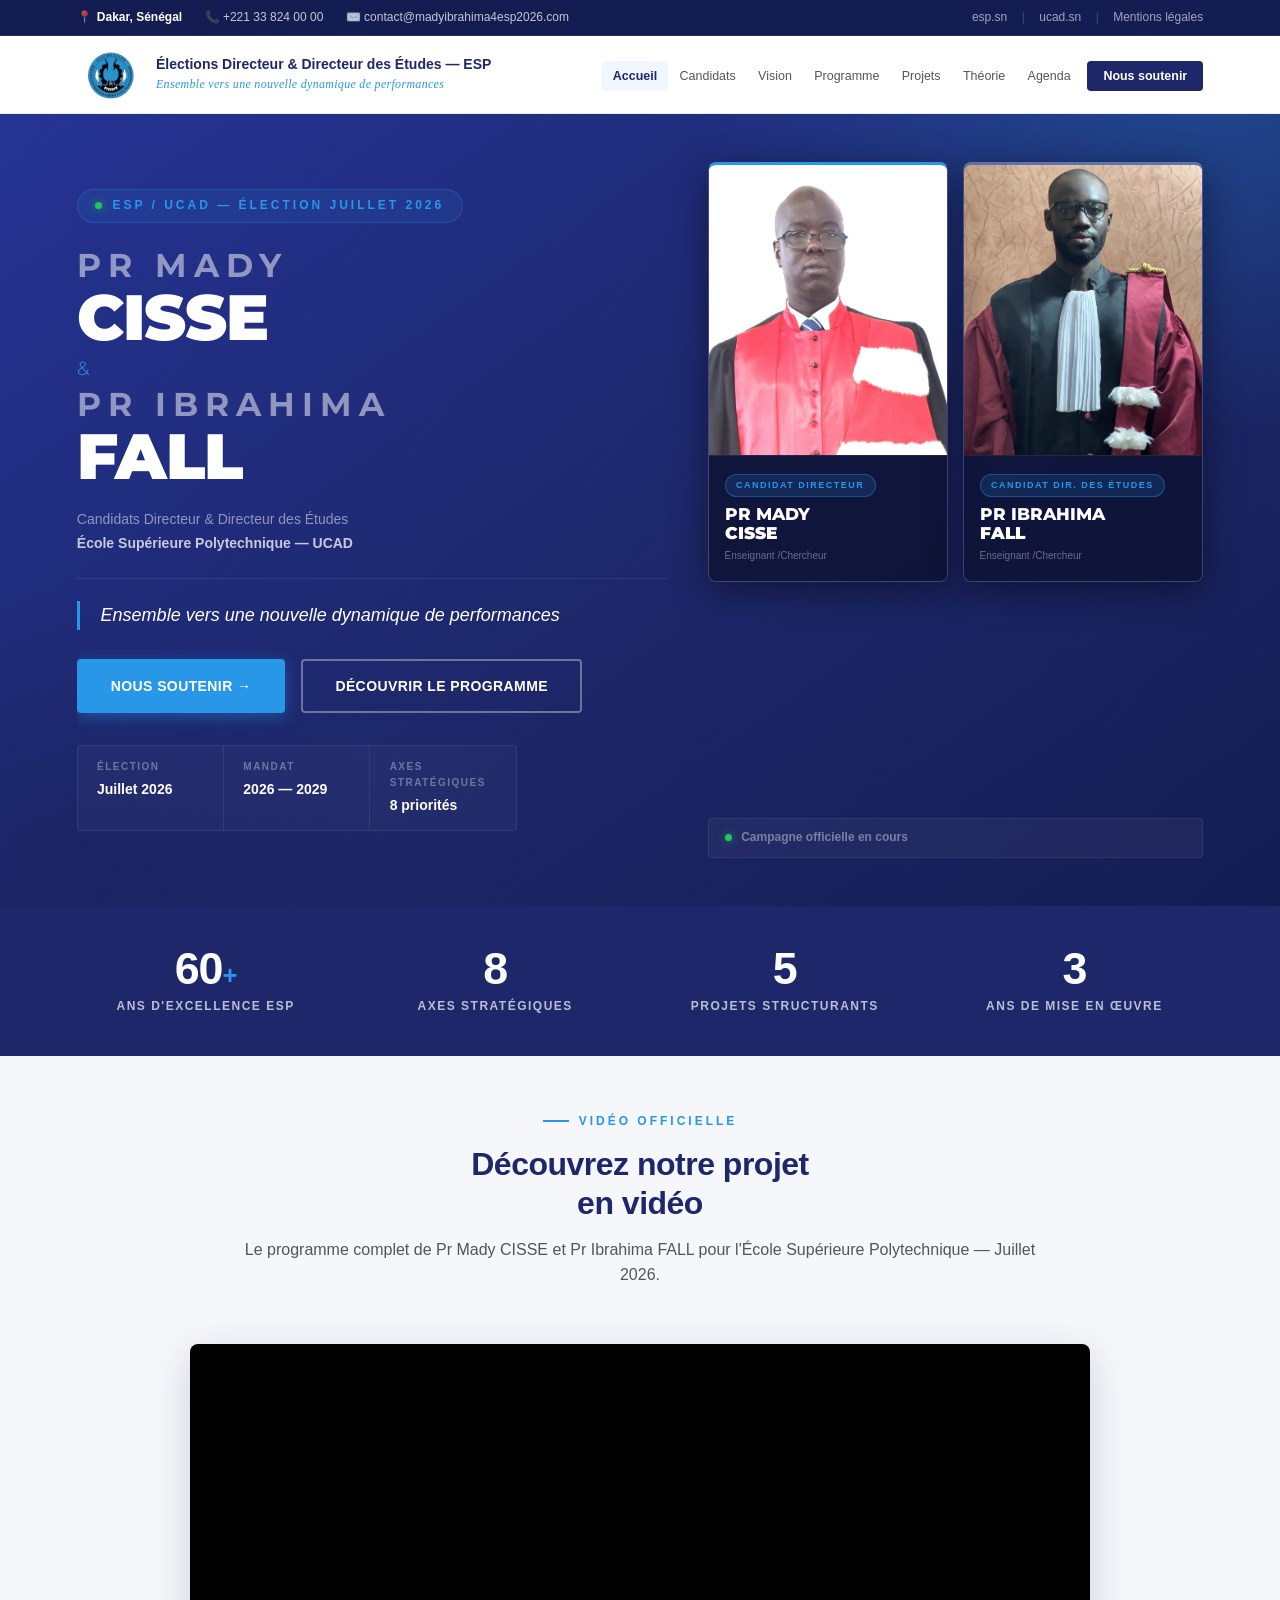
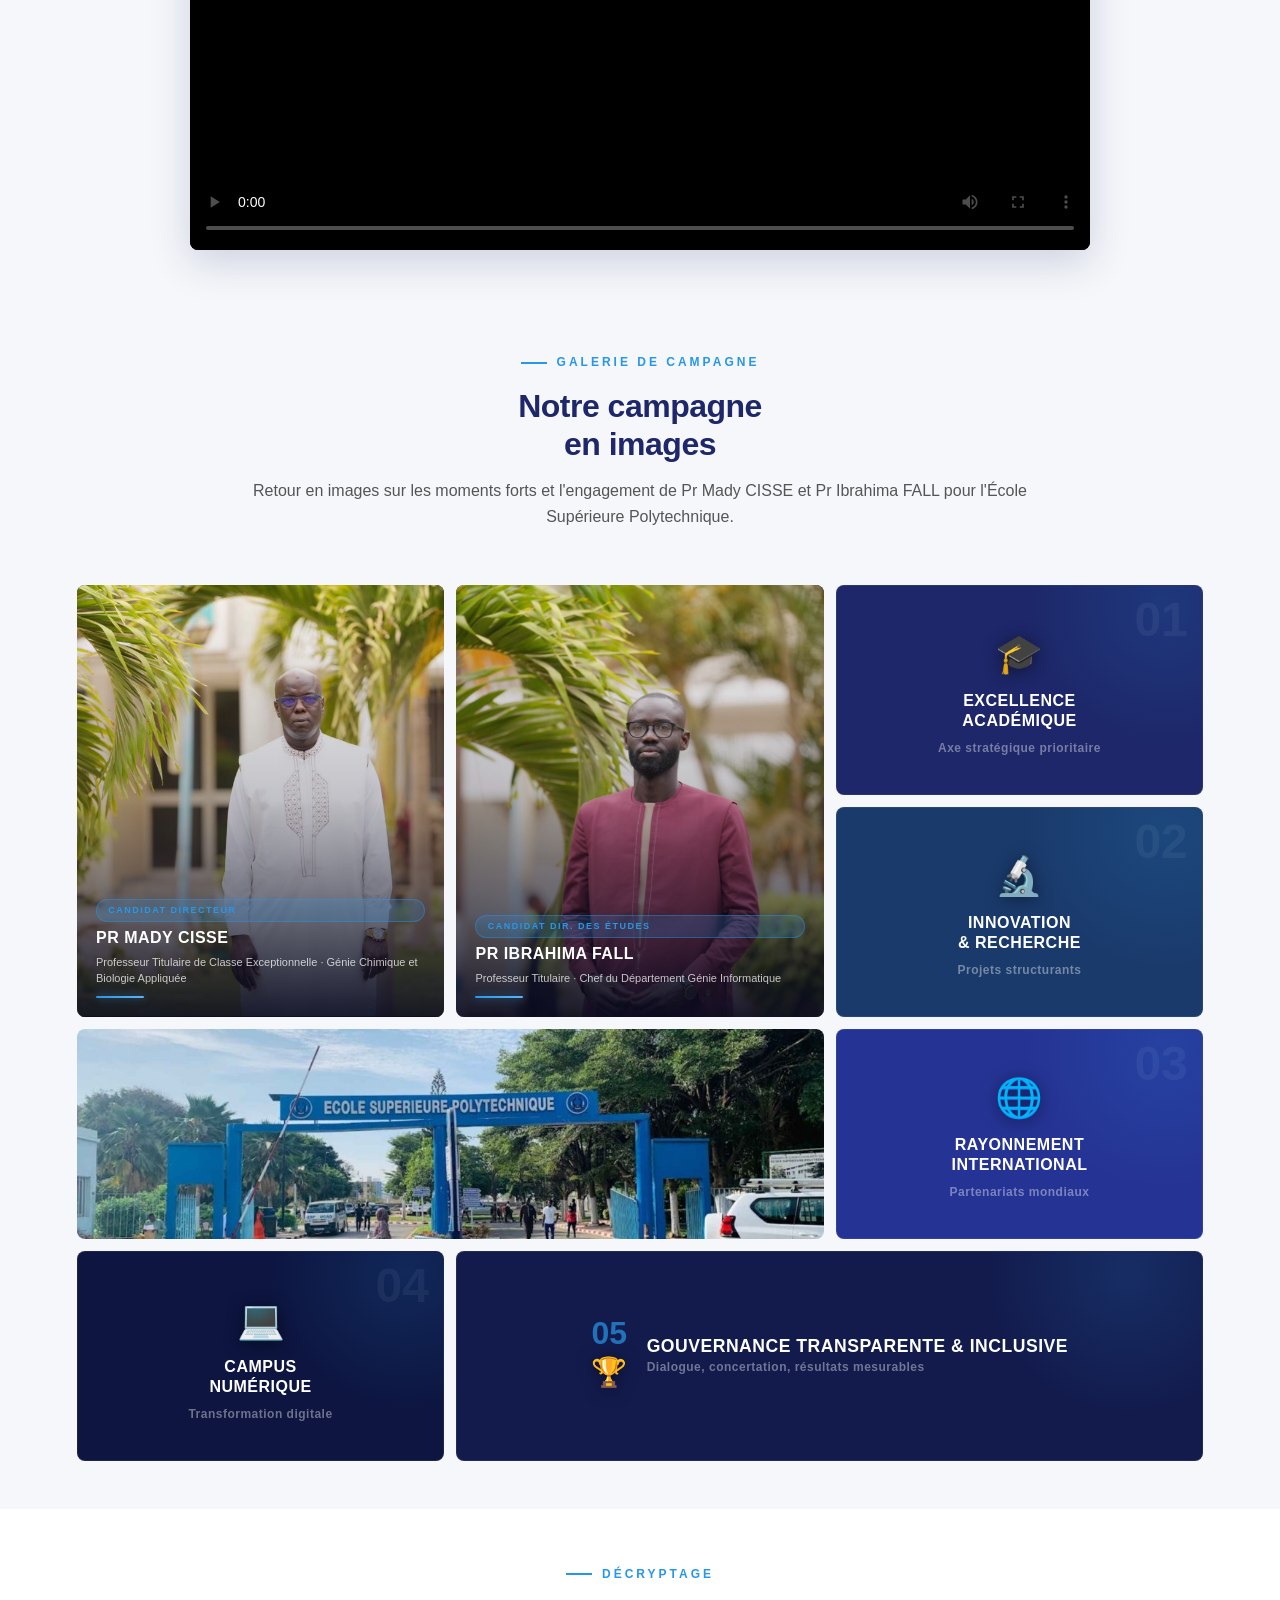
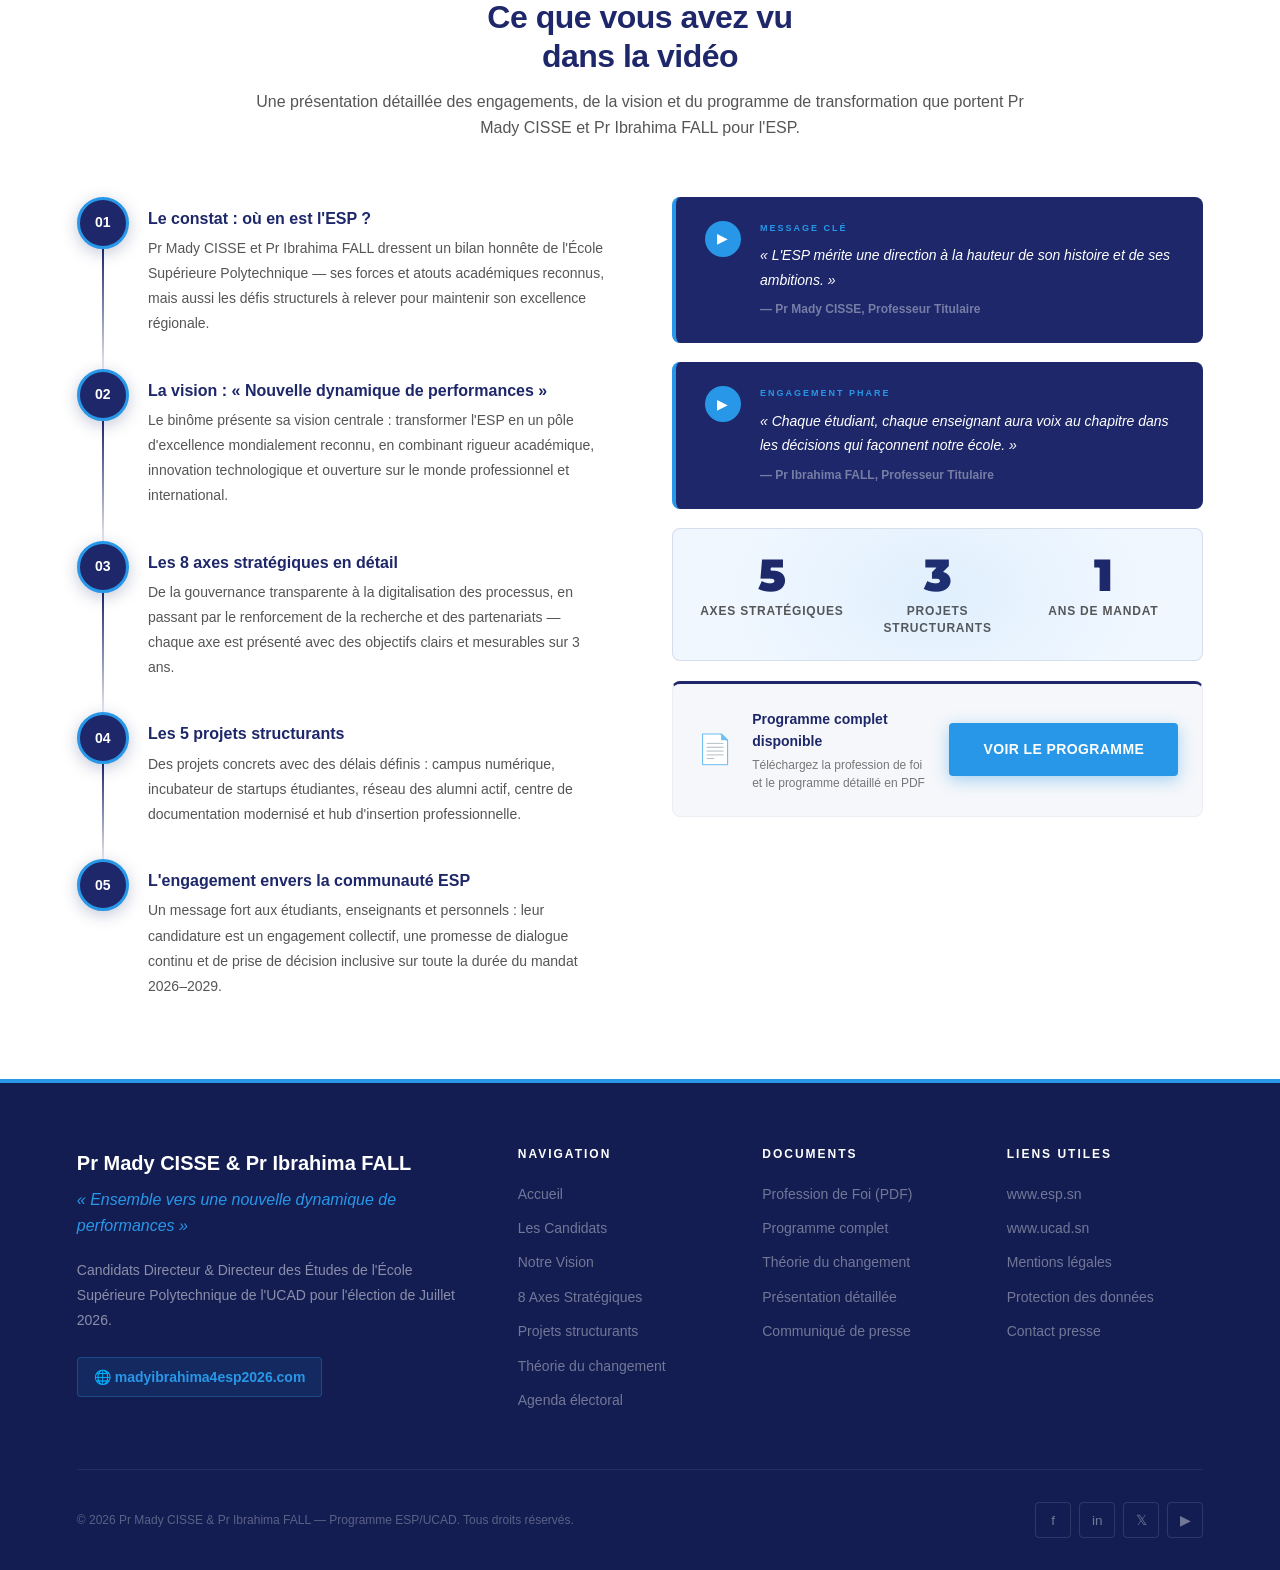
==== commit 0bd29d6f: "Update index.html" ====
--- a/index.html
+++ b/index.html
@@ -44,7 +44,7 @@
   <div class="header-inner">
     <a href="index.html" class="brand" aria-label="Accueil">
       <div class="brand-logo">
-        <img src="assets/logo.jpg" alt="Logo ESP" onerror="this.style.display='none';this.parentNode.querySelector('.brand-logo-text').style.display='block'">
+        <img src="logo.jpg" alt="Logo ESP" onerror="this.style.display='none';this.parentNode.querySelector('.brand-logo-text').style.display='block'">
         <span class="brand-logo-text" style="display:none">ESP</span>
       </div>
       <div class="brand-text">
@@ -127,7 +127,7 @@
       <div class="hero-portraits">
         <div class="hero-portrait">
           <div class="hero-portrait-img">
-            <img src="assets/mady.jpeg" alt="Pr Mady CISSE">
+            <img src="mady.jpeg" alt="Pr Mady CISSE">
           </div>
           <div class="hero-portrait-info">
             <span class="portrait-tag">Candidat Directeur</span>
@@ -137,7 +137,7 @@
         </div>
         <div class="hero-portrait alt">
           <div class="hero-portrait-img">
-            <img src="assets/ibrahima.jpeg" alt="Pr Ibrahima FALL" style="filter:saturate(.9) brightness(1.02)">
+            <img src="ibrahima.jpeg" alt="Pr Ibrahima FALL" style="filter:saturate(.9) brightness(1.02)">
           </div>
           <div class="hero-portrait-info">
             <span class="portrait-tag alt">Candidat Dir. des Études</span>
@@ -178,7 +178,7 @@
 
       <div class="video-embed">
         <video id="mainVideo" controls preload="metadata" poster="video/poster.jpg" loop>
-          <source src="video/vid.mp4" type="video/mp4">
+          <source src="vid.mp4" type="video/mp4">
           Votre navigateur ne supporte pas la lecture vidéo.
         </video>
       </div>
@@ -199,7 +199,7 @@
 
     <div class="galerie-grid">
       <div class="gal-item gal-tall reveal">
-        <img src="assets/mady2.jpeg" alt="Pr Mady CISSE, candidat Directeur ESP 2026" loading="lazy" style="object-fit:cover;object-position:center top;width:100%;height:100%;">
+        <img src="mady2.jpeg" alt="Pr Mady CISSE, candidat Directeur ESP 2026" loading="lazy" style="object-fit:cover;object-position:center top;width:100%;height:100%;">
         <div class="gal-overlay gal-overlay-cand">
           <div class="gal-tag">Candidat Directeur</div>
           <div class="gal-name">Pr Mady CISSE</div>
@@ -208,7 +208,7 @@
         </div>
       </div>
       <div class="gal-item gal-tall reveal">
-        <img src="assets/ibrahima2.jpeg" alt="Pr Ibrahima FALL, candidat Directeur des Études ESP 2026" loading="lazy" style="object-fit:cover;object-position:center top;width:100%;height:100%;">
+        <img src="ibrahima2.jpeg" alt="Pr Ibrahima FALL, candidat Directeur des Études ESP 2026" loading="lazy" style="object-fit:cover;object-position:center top;width:100%;height:100%;">
         <div class="gal-overlay gal-overlay-cand">
           <div class="gal-tag">Candidat Dir. des Études</div>
           <div class="gal-name">Pr Ibrahima FALL</div>
@@ -225,7 +225,7 @@
         </div>
       </div>
       <div class="gal-item gal-wide reveal">
-        <img src="assets/esp1.jpg" alt="ESP — École Supérieure Polytechnique UCAD" loading="lazy" class="gal-logo-img">
+        <img src="esp1.jpg" alt="ESP — École Supérieure Polytechnique UCAD" loading="lazy" class="gal-logo-img">
         <div class="gal-overlay gal-overlay-center">
           <div class="gal-tag">Institution</div>
           <div class="gal-name">École Supérieure Polytechnique — UCAD</div>
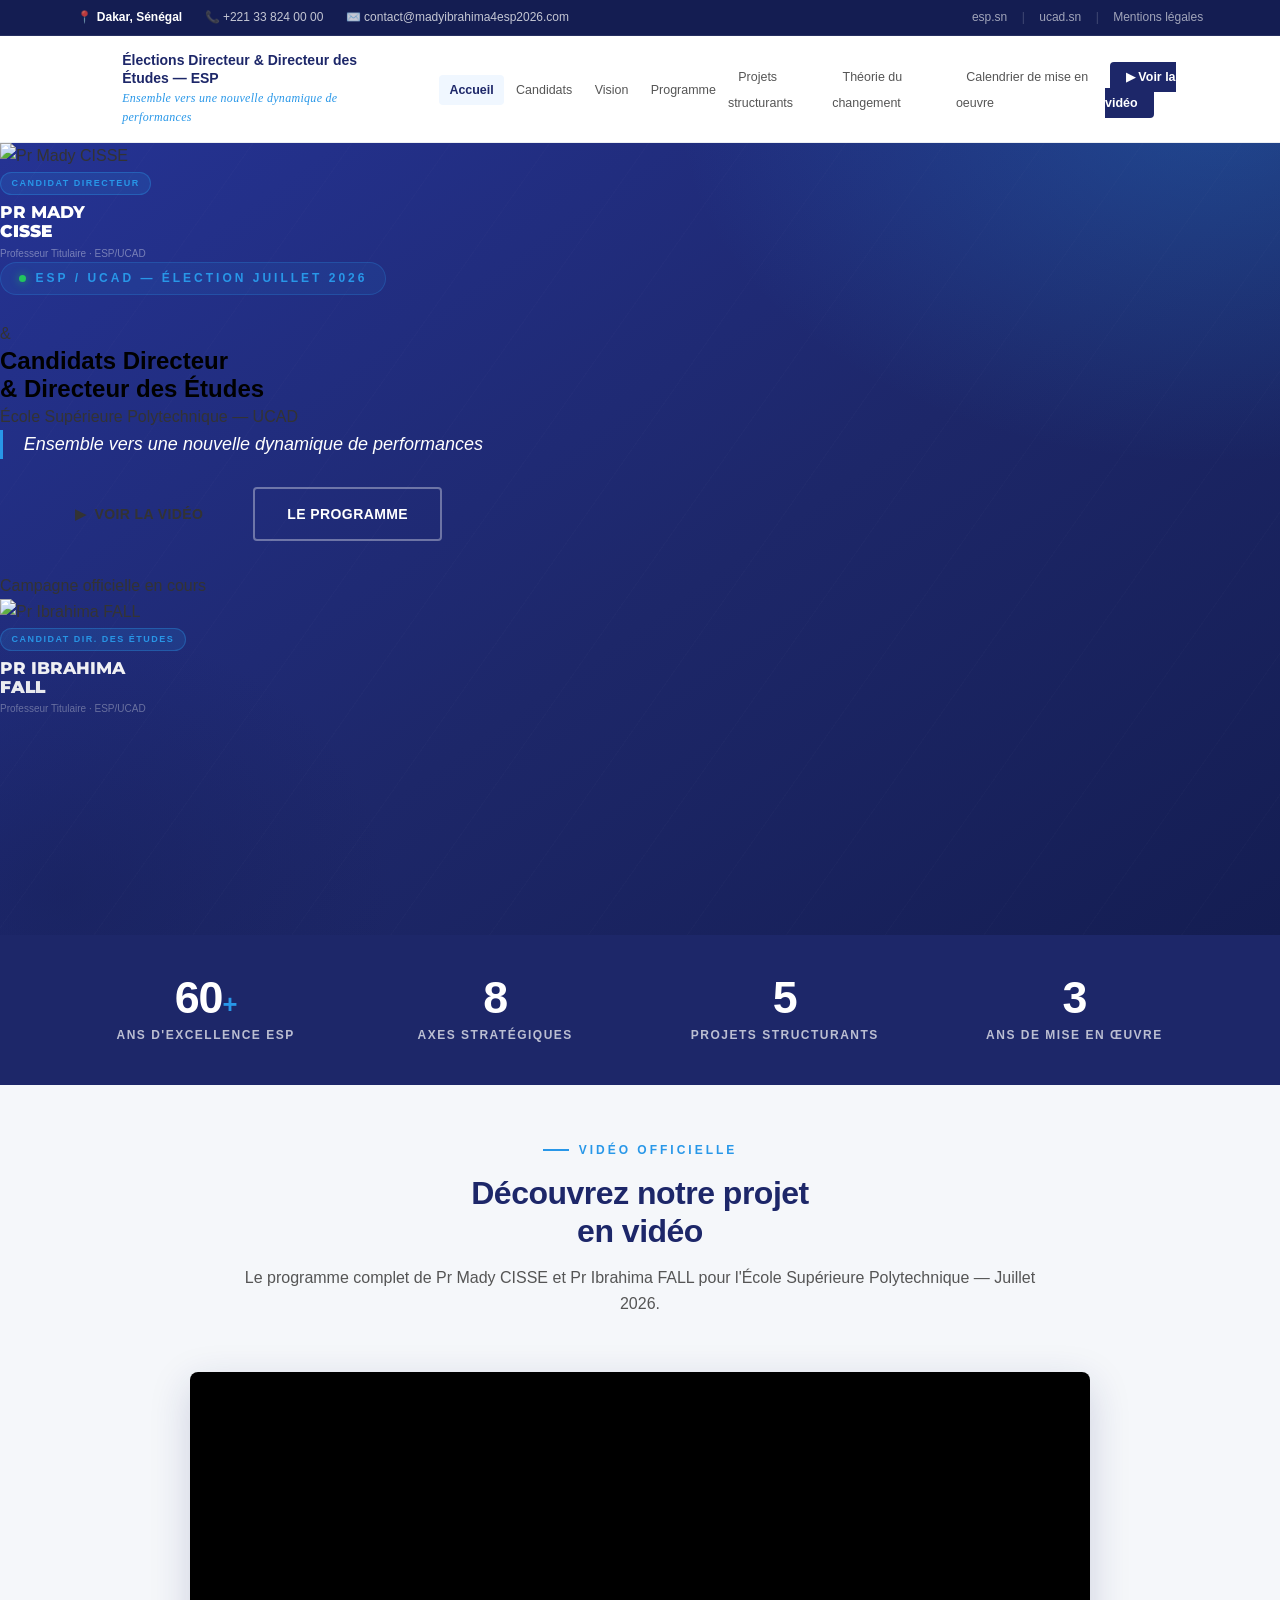
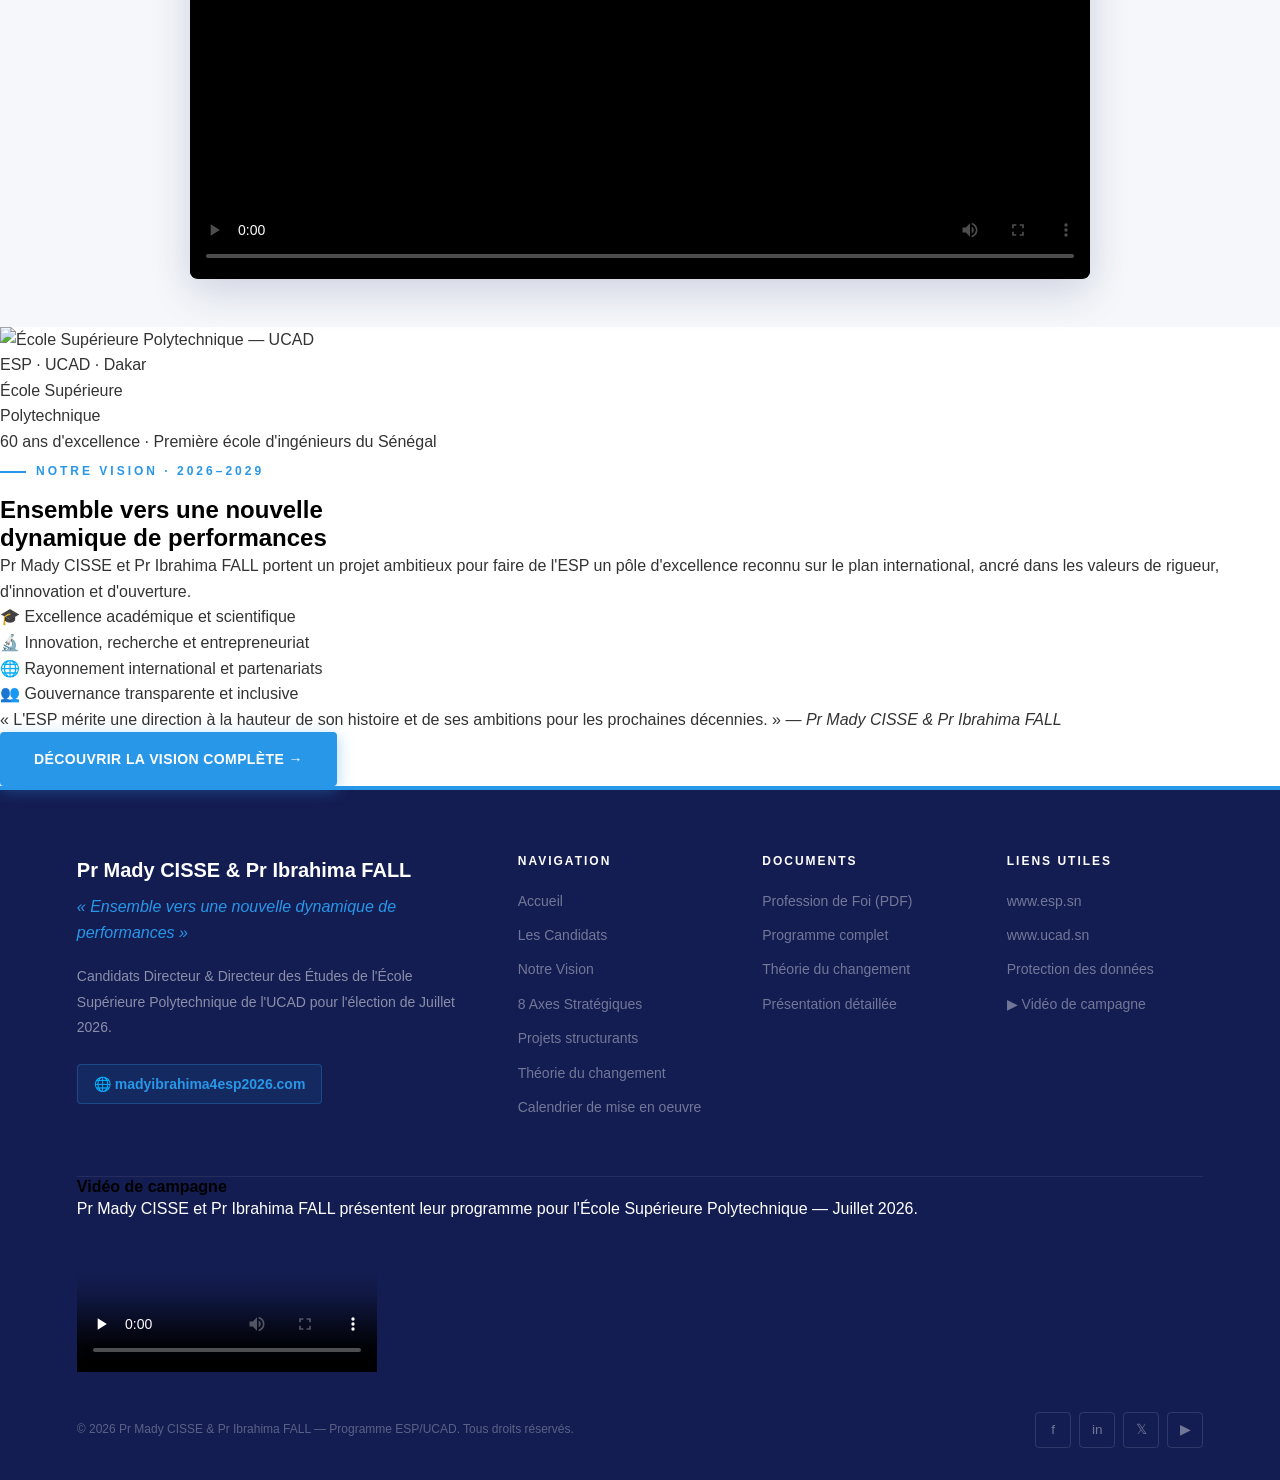
==== commit 6946bb09: "Update index.html" ====
--- a/index.html
+++ b/index.html
@@ -39,12 +39,13 @@
   </div>
 </div>
 
+
 <!-- ══ HEADER ══ -->
 <header class="site-header">
   <div class="header-inner">
     <a href="index.html" class="brand" aria-label="Accueil">
       <div class="brand-logo">
-        <img src="logo.jpg" alt="Logo ESP" onerror="this.style.display='none';this.parentNode.querySelector('.brand-logo-text').style.display='block'">
+        <img src="assets/logo.jpg" alt="Logo ESP" onerror="this.style.display='none';this.parentNode.querySelector('.brand-logo-text').style.display='block'">
         <span class="brand-logo-text" style="display:none">ESP</span>
       </div>
       <div class="brand-text">
@@ -58,10 +59,10 @@
         <li><a href="candidats.html">Candidats</a></li>
         <li><a href="vision.html">Vision</a></li>
         <li><a href="programme.html">Programme</a></li>
-        <li><a href="projets.html">Projets</a></li>
-        <li><a href="theorie-du-changement.html">Théorie</a></li>
-        <li><a href="agenda.html">Agenda</a></li>
-        <li><a href="engagement.html" class="cta">Nous soutenir</a></li>
+        <li><a href="projets.html">Projets structurants</a></li>
+        <li><a href="theorie-du-changement.html">Théorie du changement</a></li>
+        <li><a href="theorie-du-changement.html#calendrier">Calendrier de mise en oeuvre</a></li>
+        <li><a href="#video" class="cta nav-video">&#9654; Voir la vidéo</a></li>
       </ul>
     </nav>
     <button class="burger" id="menuToggle" aria-label="Ouvrir le menu" aria-expanded="false">
@@ -78,77 +79,55 @@
   <a href="programme.html">Programme</a>
   <a href="projets.html">Projets structurants</a>
   <a href="theorie-du-changement.html">Théorie du changement</a>
-  <a href="agenda.html">Agenda électoral</a>
-  <a href="engagement.html">Nous soutenir</a>
+  <a href="theorie-du-changement.html#calendrier">Calendrier de mise en oeuvre</a>
+
 </nav>
 
 <!-- ══ HERO ══ -->
 <section class="hero" id="top">
-  <div class="hero-content">
-
-    <!-- Colonne gauche : texte -->
-    <div class="hero-left">
+  <div class="hero-3col">
+
+    <!-- Photo gauche : Pr Mady CISSE -->
+    <div class="h3-photo h3-photo-left">
+      <img src="assets/mady2.jpeg" alt="Pr Mady CISSE">
+      <div class="h3-photo-grad"></div>
+      <div class="h3-photo-info">
+        <span class="portrait-tag">Candidat Directeur</span>
+        <div class="portrait-name">Pr Mady<br><strong>CISSE</strong></div>
+        <div class="portrait-grade">Professeur Titulaire · ESP/UCAD</div>
+      </div>
+    </div>
+
+    <!-- Centre : contenu -->
+    <div class="h3-center">
       <div class="hero-kicker">
         <span class="kicker-pulse"></span>
         ESP / UCAD — Élection Juillet 2026
       </div>
-      <h1 class="hero-title">
-        <span class="ht-prenom">Pr Mady</span>
-        <span class="ht-nom">CISSE</span>
-        <span class="ht-amp">&amp;</span>
-        <span class="ht-prenom">Pr Ibrahima</span>
-        <span class="ht-nom">FALL</span>
-      </h1>
-      <p class="hero-role">Candidats Directeur &amp; Directeur des Études<br>
-        <strong>École Supérieure Polytechnique — UCAD</strong></p>
+      <div class="h3-divider"><span class="h3-divider-dot"></span></div>
+      <div class="h3-ampersand">&amp;</div>
+      <div class="h3-divider"><span class="h3-divider-dot"></span></div>
+      <h1 class="h3-title">Candidats Directeur<br>&amp; Directeur des Études</h1>
+      <p class="h3-school">École Supérieure Polytechnique — UCAD</p>
       <p class="hero-slogan">Ensemble vers une nouvelle dynamique de performances</p>
-      <div class="hero-btns">
-        <a href="engagement.html" class="btn btn-primary">Nous soutenir →</a>
-        <a href="programme.html" class="btn btn-outline">Découvrir le programme</a>
-      </div>
-      <div class="hero-meta">
-        <div class="hero-meta-item">
-          <div class="hero-meta-label">Élection</div>
-          <div class="hero-meta-value">Juillet 2026</div>
-        </div>
-        <div class="hero-meta-item">
-          <div class="hero-meta-label">Mandat</div>
-          <div class="hero-meta-value">2026 — 2029</div>
-        </div>
-        <div class="hero-meta-item">
-          <div class="hero-meta-label">Axes stratégiques</div>
-          <div class="hero-meta-value">8 priorités</div>
-        </div>
-      </div>
-    </div>
-
-    <!-- Colonne droite : portraits -->
-    <div class="hero-right">
-      <div class="hero-portraits">
-        <div class="hero-portrait">
-          <div class="hero-portrait-img">
-            <img src="mady.jpeg" alt="Pr Mady CISSE">
-          </div>
-          <div class="hero-portrait-info">
-            <span class="portrait-tag">Candidat Directeur</span>
-            <div class="portrait-name">Pr Mady<br><strong>CISSE</strong></div>
-            <div class="portrait-grade">Enseignant /Chercheur</div>
-          </div>
-        </div>
-        <div class="hero-portrait alt">
-          <div class="hero-portrait-img">
-            <img src="ibrahima.jpeg" alt="Pr Ibrahima FALL" style="filter:saturate(.9) brightness(1.02)">
-          </div>
-          <div class="hero-portrait-info">
-            <span class="portrait-tag alt">Candidat Dir. des Études</span>
-            <div class="portrait-name"> PR Ibrahima<br><strong>FALL</strong></div>
-            <div class="portrait-grade">Enseignant /Chercheur</div>
-          </div>
-        </div>
-      </div>
-      <div class="hero-right-badge">
+      <div class="hero-btns" style="justify-content:center;">
+        <a href="#video" class="btn btn-play"><span class="play-ic">&#9654;</span> Voir la vidéo</a>
+        <a href="programme.html" class="btn btn-outline">Le programme</a>
+      </div>
+      <div class="h3-live">
         <span class="live-dot"></span>
         <span>Campagne officielle en cours</span>
+      </div>
+    </div>
+
+    <!-- Photo droite : Pr Ibrahima FALL -->
+    <div class="h3-photo h3-photo-right">
+      <img src="assets/ibrahima2.jpeg" alt="Pr Ibrahima FALL" style="filter:saturate(.9) brightness(1.02)">
+      <div class="h3-photo-grad"></div>
+      <div class="h3-photo-info">
+        <span class="portrait-tag alt">Candidat Dir. des Études</span>
+        <div class="portrait-name">Pr Ibrahima<br><strong>FALL</strong></div>
+        <div class="portrait-grade">Professeur Titulaire · ESP/UCAD</div>
       </div>
     </div>
 
@@ -178,7 +157,7 @@
 
       <div class="video-embed">
         <video id="mainVideo" controls preload="metadata" poster="video/poster.jpg" loop>
-          <source src="vid.mp4" type="video/mp4">
+          <source src="video/vid.mp4" type="video/mp4">
           Votre navigateur ne supporte pas la lecture vidéo.
         </video>
       </div>
@@ -188,191 +167,53 @@
   </div>
 </section>
 
-<!-- ══ GALERIE CAMPAGNE ══ -->
-<section class="section galerie-section" id="galerie">
-  <div class="container">
-    <div class="section-hd center">
-      <div class="eyebrow">Galerie de campagne</div>
-      <h2 class="section-title">Notre campagne<br>en images</h2>
-      <p class="section-intro">Retour en images sur les moments forts et l'engagement de Pr Mady CISSE et Pr Ibrahima FALL pour l'École Supérieure Polytechnique.</p>
-    </div>
-
-    <div class="galerie-grid">
-      <div class="gal-item gal-tall reveal">
-        <img src="mady2.jpeg" alt="Pr Mady CISSE, candidat Directeur ESP 2026" loading="lazy" style="object-fit:cover;object-position:center top;width:100%;height:100%;">
-        <div class="gal-overlay gal-overlay-cand">
-          <div class="gal-tag">Candidat Directeur</div>
-          <div class="gal-name">Pr Mady CISSE</div>
-          <div class="gal-desc">Professeur Titulaire de Classe Exceptionnelle · Génie Chimique et Biologie Appliquée</div>
-          <div class="gal-desc-bar"></div>
-        </div>
-      </div>
-      <div class="gal-item gal-tall reveal">
-        <img src="ibrahima2.jpeg" alt="Pr Ibrahima FALL, candidat Directeur des Études ESP 2026" loading="lazy" style="object-fit:cover;object-position:center top;width:100%;height:100%;">
-        <div class="gal-overlay gal-overlay-cand">
-          <div class="gal-tag">Candidat Dir. des Études</div>
-          <div class="gal-name">Pr Ibrahima FALL</div>
-          <div class="gal-desc">Professeur Titulaire · Chef du Département Génie Informatique</div>
-          <div class="gal-desc-bar"></div>
-        </div>
-      </div>
-      <div class="gal-item gal-theme reveal" style="--gal-clr:#1D2769">
-        <div class="gal-theme-inner">
-          <div class="gal-theme-num">01</div>
-          <div class="gal-theme-icon">&#127891;</div>
-          <div class="gal-theme-title">Excellence<br>Académique</div>
-          <div class="gal-theme-sub">Axe stratégique prioritaire</div>
-        </div>
-      </div>
-      <div class="gal-item gal-wide reveal">
-        <img src="esp1.jpg" alt="ESP — École Supérieure Polytechnique UCAD" loading="lazy" class="gal-logo-img">
-        <div class="gal-overlay gal-overlay-center">
-          <div class="gal-tag">Institution</div>
-          <div class="gal-name">École Supérieure Polytechnique — UCAD</div>
-        </div>
-      </div>
-      <div class="gal-item gal-theme reveal" style="--gal-clr:#1a3a6b">
-        <div class="gal-theme-inner">
-          <div class="gal-theme-num">02</div>
-          <div class="gal-theme-icon">&#128300;</div>
-          <div class="gal-theme-title">Innovation<br>&amp; Recherche</div>
-          <div class="gal-theme-sub">Projets structurants</div>
-        </div>
-      </div>
-      <div class="gal-item gal-theme reveal" style="--gal-clr:#253394">
-        <div class="gal-theme-inner">
-          <div class="gal-theme-num">03</div>
-          <div class="gal-theme-icon">&#127760;</div>
-          <div class="gal-theme-title">Rayonnement<br>International</div>
-          <div class="gal-theme-sub">Partenariats mondiaux</div>
-        </div>
-      </div>
-      <div class="gal-item gal-theme reveal" style="--gal-clr:#0d1540">
-        <div class="gal-theme-inner">
-          <div class="gal-theme-num">04</div>
-          <div class="gal-theme-icon">&#128187;</div>
-          <div class="gal-theme-title">Campus<br>Numérique</div>
-          <div class="gal-theme-sub">Transformation digitale</div>
-        </div>
-      </div>
-      <div class="gal-item gal-theme reveal gal-wide-bot" style="--gal-clr:#131b4d">
-        <div class="gal-theme-inner gal-theme-inner-h">
-          <div>
-            <div class="gal-theme-num gal-num-inline">05</div>
-            <div class="gal-theme-icon gal-icon-inline">&#127942;</div>
-          </div>
-          <div>
-            <div class="gal-theme-title" style="font-size:1.1rem">Gouvernance Transparente &amp; Inclusive</div>
-            <div class="gal-theme-sub">Dialogue, concertation, résultats mesurables</div>
-          </div>
-        </div>
-      </div>
-    </div>
-  </div>
-</section>
-
-<!-- ══ DÉCRYPTAGE VIDÉO ══ -->
-<section class="section vid-detail-section" id="programme-video">
-  <div class="container">
-    <div class="section-hd center">
-      <div class="eyebrow">Décryptage</div>
-      <h2 class="section-title">Ce que vous avez vu<br>dans la vidéo</h2>
-      <p class="section-intro">Une présentation détaillée des engagements, de la vision et du programme de transformation que portent Pr Mady CISSE et Pr Ibrahima FALL pour l'ESP.</p>
-    </div>
-
-    <div class="vid-detail-layout">
-
-      <!-- Colonne gauche : timeline -->
-      <div class="vd-left">
-        <div class="vd-timeline">
-          <div class="vd-step reveal">
-            <div class="vd-step-num">01</div>
-            <div class="vd-step-body">
-              <h4>Le constat : où en est l'ESP ?</h4>
-              <p>Pr Mady CISSE et Pr Ibrahima FALL dressent un bilan honnête de l'École Supérieure Polytechnique — ses forces et atouts académiques reconnus, mais aussi les défis structurels à relever pour maintenir son excellence régionale.</p>
-            </div>
-          </div>
-          <div class="vd-step reveal">
-            <div class="vd-step-num">02</div>
-            <div class="vd-step-body">
-              <h4>La vision : « Nouvelle dynamique de performances »</h4>
-              <p>Le binôme présente sa vision centrale : transformer l'ESP en un pôle d'excellence mondialement reconnu, en combinant rigueur académique, innovation technologique et ouverture sur le monde professionnel et international.</p>
-            </div>
-          </div>
-          <div class="vd-step reveal">
-            <div class="vd-step-num">03</div>
-            <div class="vd-step-body">
-              <h4>Les 8 axes stratégiques en détail</h4>
-              <p>De la gouvernance transparente à la digitalisation des processus, en passant par le renforcement de la recherche et des partenariats — chaque axe est présenté avec des objectifs clairs et mesurables sur 3 ans.</p>
-            </div>
-          </div>
-          <div class="vd-step reveal">
-            <div class="vd-step-num">04</div>
-            <div class="vd-step-body">
-              <h4>Les 5 projets structurants</h4>
-              <p>Des projets concrets avec des délais définis : campus numérique, incubateur de startups étudiantes, réseau des alumni actif, centre de documentation modernisé et hub d'insertion professionnelle.</p>
-            </div>
-          </div>
-          <div class="vd-step reveal">
-            <div class="vd-step-num">05</div>
-            <div class="vd-step-body">
-              <h4>L'engagement envers la communauté ESP</h4>
-              <p>Un message fort aux étudiants, enseignants et personnels : leur candidature est un engagement collectif, une promesse de dialogue continu et de prise de décision inclusive sur toute la durée du mandat 2026–2029.</p>
-            </div>
-          </div>
-        </div>
-      </div>
-
-      <!-- Colonne droite : faits marquants -->
-      <div class="vd-right">
-        <div class="vd-highlights">
-
-          <div class="vd-hl-card reveal">
-            <div class="vd-hl-icon">&#9654;</div>
-            <div class="vd-hl-content">
-              <div class="vd-hl-label">Message clé</div>
-              <blockquote class="vd-hl-quote">« L'ESP mérite une direction à la hauteur de son histoire et de ses ambitions. »</blockquote>
-              <div class="vd-hl-author">— Pr Mady CISSE, Professeur Titulaire</div>
-            </div>
-          </div>
-
-          <div class="vd-hl-card reveal">
-            <div class="vd-hl-icon">&#9654;</div>
-            <div class="vd-hl-content">
-              <div class="vd-hl-label">Engagement phare</div>
-              <blockquote class="vd-hl-quote">« Chaque étudiant, chaque enseignant aura voix au chapitre dans les décisions qui façonnent notre école. »</blockquote>
-              <div class="vd-hl-author">— Pr Ibrahima FALL, Professeur Titulaire</div>
-            </div>
-          </div>
-
-          <div class="vd-kpis reveal">
-            <div class="vd-kpi">
-              <div class="vd-kpi-val" data-target="8">0</div>
-              <div class="vd-kpi-lab">Axes stratégiques</div>
-            </div>
-            <div class="vd-kpi">
-              <div class="vd-kpi-val" data-target="5">0</div>
-              <div class="vd-kpi-lab">Projets structurants</div>
-            </div>
-            <div class="vd-kpi">
-              <div class="vd-kpi-val" data-target="3">0</div>
-              <div class="vd-kpi-lab">Ans de mandat</div>
-            </div>
-          </div>
-
-          <div class="vd-cta-card reveal">
-            <div class="vd-cta-icon">&#128196;</div>
-            <div class="vd-cta-text">
-              <div class="vd-cta-title">Programme complet disponible</div>
-              <div class="vd-cta-sub">Téléchargez la profession de foi et le programme détaillé en PDF</div>
-            </div>
-            <a href="programme.html" class="btn btn-primary">Voir le programme</a>
-          </div>
-
-        </div>
-      </div>
-
-    </div>
+<!-- ══ ESP VISION ══ -->
+<section class="esp-vis-section reveal" id="institution">
+  <div class="esp-vis-layout">
+
+    <!-- Photo ESP -->
+    <div class="esp-vis-photo">
+      <img src="assets/esp1.jpg" alt="École Supérieure Polytechnique — UCAD" loading="lazy">
+      <div class="esp-vis-photo-overlay">
+        <div class="esp-vis-photo-tag">ESP · UCAD · Dakar</div>
+        <div class="esp-vis-photo-name">École Supérieure<br>Polytechnique</div>
+        <div class="esp-vis-photo-sub">60 ans d'excellence · Première école d'ingénieurs du Sénégal</div>
+      </div>
+    </div>
+
+    <!-- Vision + Slogan -->
+    <div class="esp-vis-content">
+      <div class="eyebrow">Notre Vision · 2026–2029</div>
+      <h2 class="esp-vis-title">Ensemble vers une nouvelle<br>dynamique de performances</h2>
+      <p class="esp-vis-intro">Pr Mady CISSE et Pr Ibrahima FALL portent un projet ambitieux pour faire de l'ESP un pôle d'excellence reconnu sur le plan international, ancré dans les valeurs de rigueur, d'innovation et d'ouverture.</p>
+
+      <div class="esp-vis-pillars">
+        <div class="esp-vis-pillar">
+          <span class="esp-vis-pillar-icon">&#127891;</span>
+          <span>Excellence académique et scientifique</span>
+        </div>
+        <div class="esp-vis-pillar">
+          <span class="esp-vis-pillar-icon">&#128300;</span>
+          <span>Innovation, recherche et entrepreneuriat</span>
+        </div>
+        <div class="esp-vis-pillar">
+          <span class="esp-vis-pillar-icon">&#127760;</span>
+          <span>Rayonnement international et partenariats</span>
+        </div>
+        <div class="esp-vis-pillar">
+          <span class="esp-vis-pillar-icon">&#128101;</span>
+          <span>Gouvernance transparente et inclusive</span>
+        </div>
+      </div>
+
+      <blockquote class="esp-vis-quote">
+        « L'ESP mérite une direction à la hauteur de son histoire et de ses ambitions pour les prochaines décennies. »
+        <cite>— Pr Mady CISSE &amp; Pr Ibrahima FALL</cite>
+      </blockquote>
+
+      <a href="vision.html" class="btn btn-primary">Découvrir la vision complète →</a>
+    </div>
+
   </div>
 </section>
 
@@ -394,7 +235,7 @@
         <li><a href="programme.html">8 Axes Stratégiques</a></li>
         <li><a href="projets.html">Projets structurants</a></li>
         <li><a href="theorie-du-changement.html">Théorie du changement</a></li>
-        <li><a href="agenda.html">Agenda électoral</a></li>
+        <li><a href="theorie-du-changement.html#calendrier">Calendrier de mise en oeuvre</a></li>
       </ul>
     </div>
     <div class="footer-col">
@@ -404,19 +245,26 @@
         <li><a href="documents/programme-complet.pdf" target="_blank" rel="noopener noreferrer">Programme complet</a></li>
         <li><a href="documents/theorie-du-changement.pdf" target="_blank" rel="noopener noreferrer">Théorie du changement</a></li>
         <li><a href="documents/presentation.pdf" target="_blank" rel="noopener noreferrer">Présentation détaillée</a></li>
-        <li><a href="documents/communique-presse.pdf" target="_blank" rel="noopener noreferrer">Communiqué de presse</a></li>
-      </ul>
+        </ul>
     </div>
     <div class="footer-col">
       <h4>Liens utiles</h4>
       <ul>
         <li><a href="https://www.esp.sn" target="_blank" rel="noopener noreferrer">www.esp.sn</a></li>
         <li><a href="https://www.ucad.sn" target="_blank" rel="noopener noreferrer">www.ucad.sn</a></li>
-        <li><a href="mentions-legales.html">Mentions légales</a></li>
         <li><a href="mentions-legales.html#donnees">Protection des données</a></li>
-        <li><a href="engagement.html">Contact presse</a></li>
+        <li><a href="index.html#video">&#9654; Vidéo de campagne</a></li>
       </ul>
     </div>
+  </div>
+  <div class="footer-video">
+    <div class="footer-video-info">
+      <h4>Vidéo de campagne</h4>
+      <p>Pr Mady CISSE et Pr Ibrahima FALL présentent leur programme pour l'École Supérieure Polytechnique — Juillet 2026.</p>
+    </div>
+    <video controls preload="none" poster="video/poster.jpg">
+      <source src="video/vid.mp4" type="video/mp4">
+    </video>
   </div>
   <div class="footer-bot">
     <p class="footer-copy">© 2026 Pr Mady CISSE &amp; Pr Ibrahima FALL — Programme ESP/UCAD. Tous droits réservés.</p>
@@ -443,5 +291,6 @@
 </div>
 
 <script src="main.js" defer></script>
+<a href="#video" class="float-vid" aria-label="Voir la vidéo"></a>
 </body>
 </html>
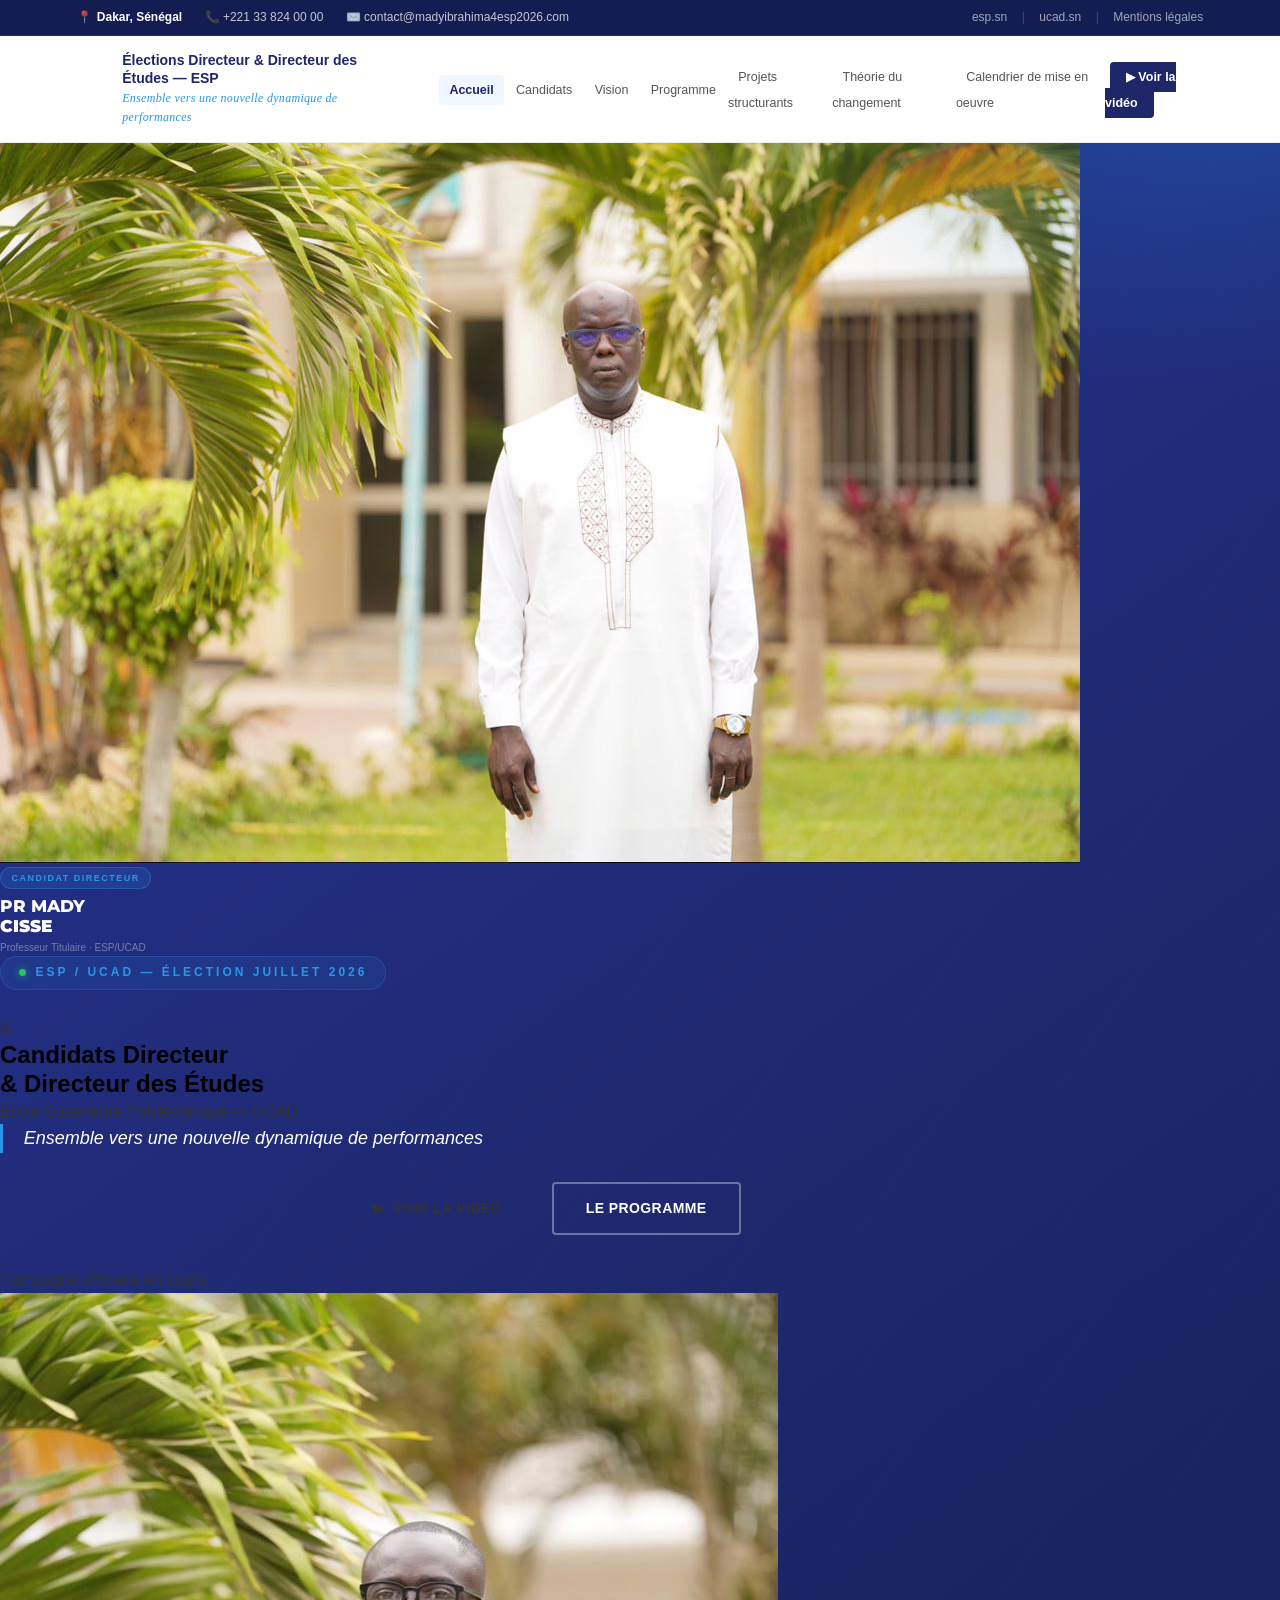
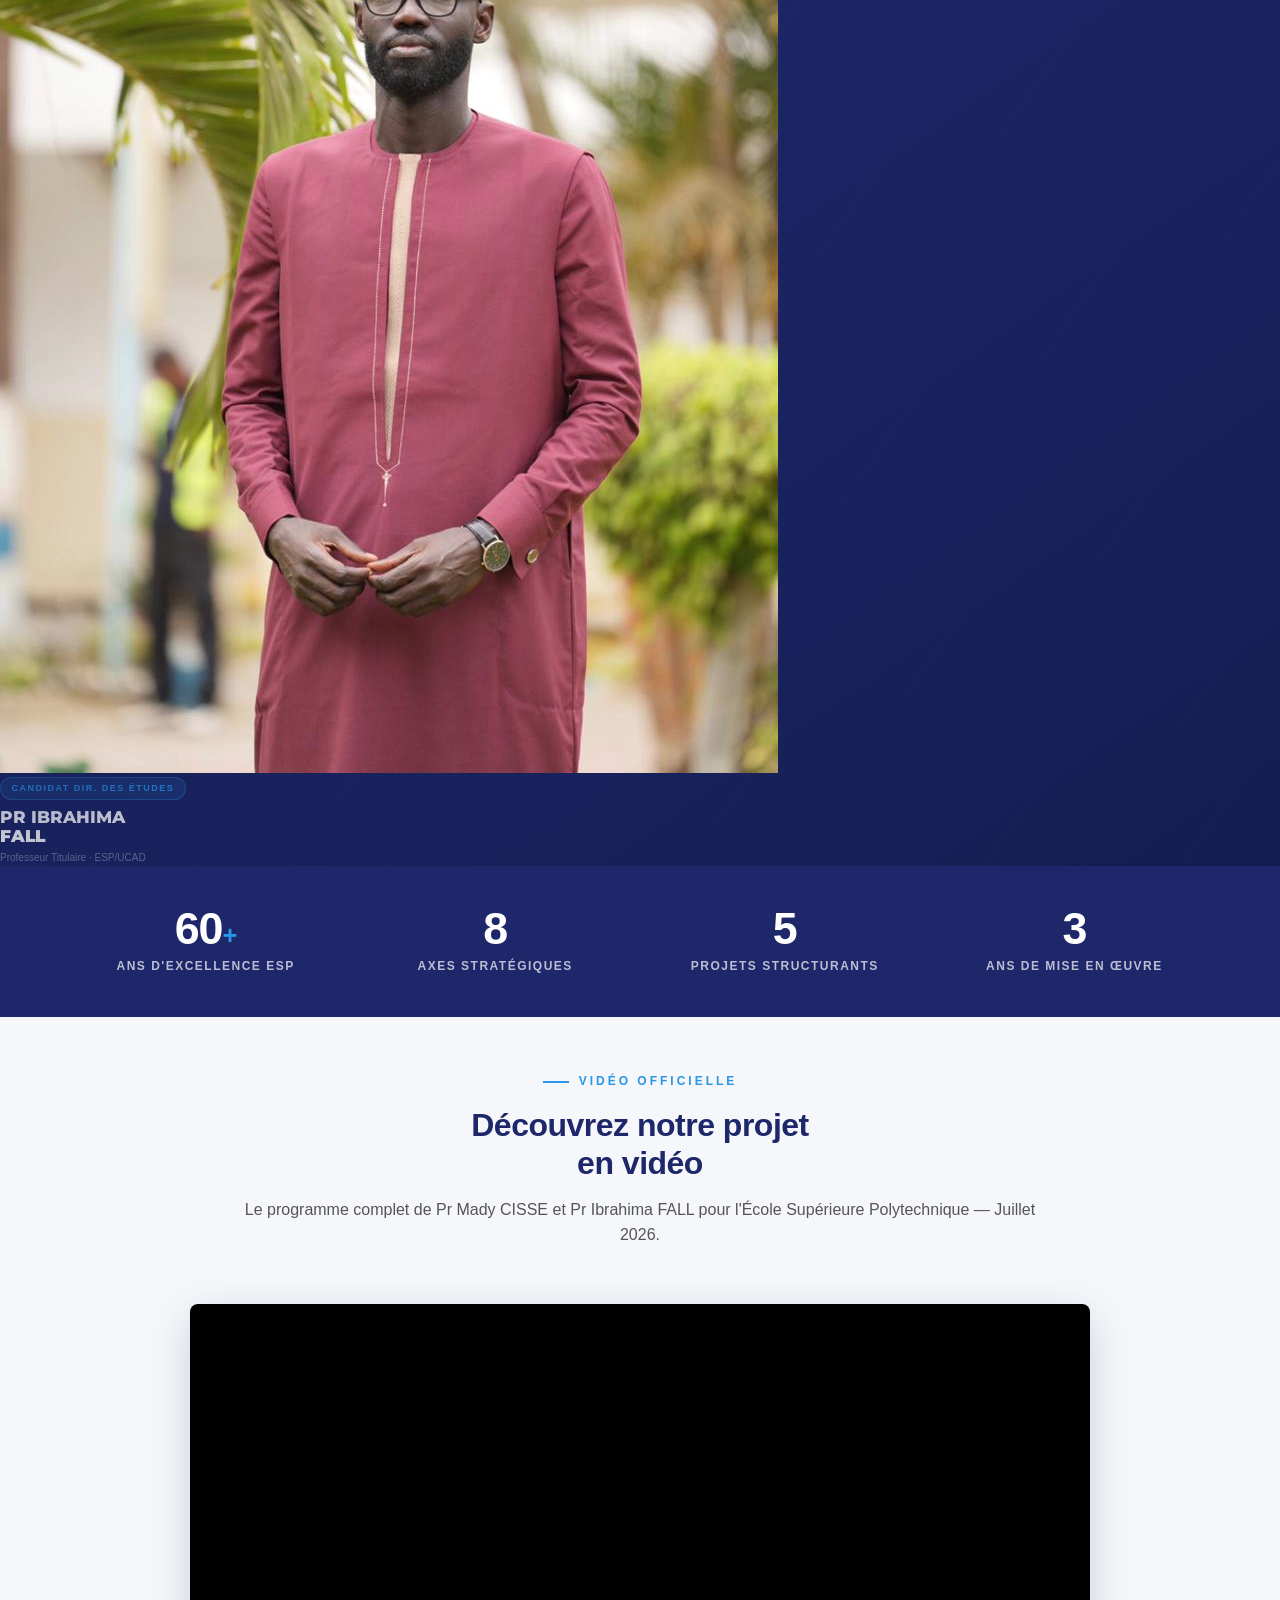
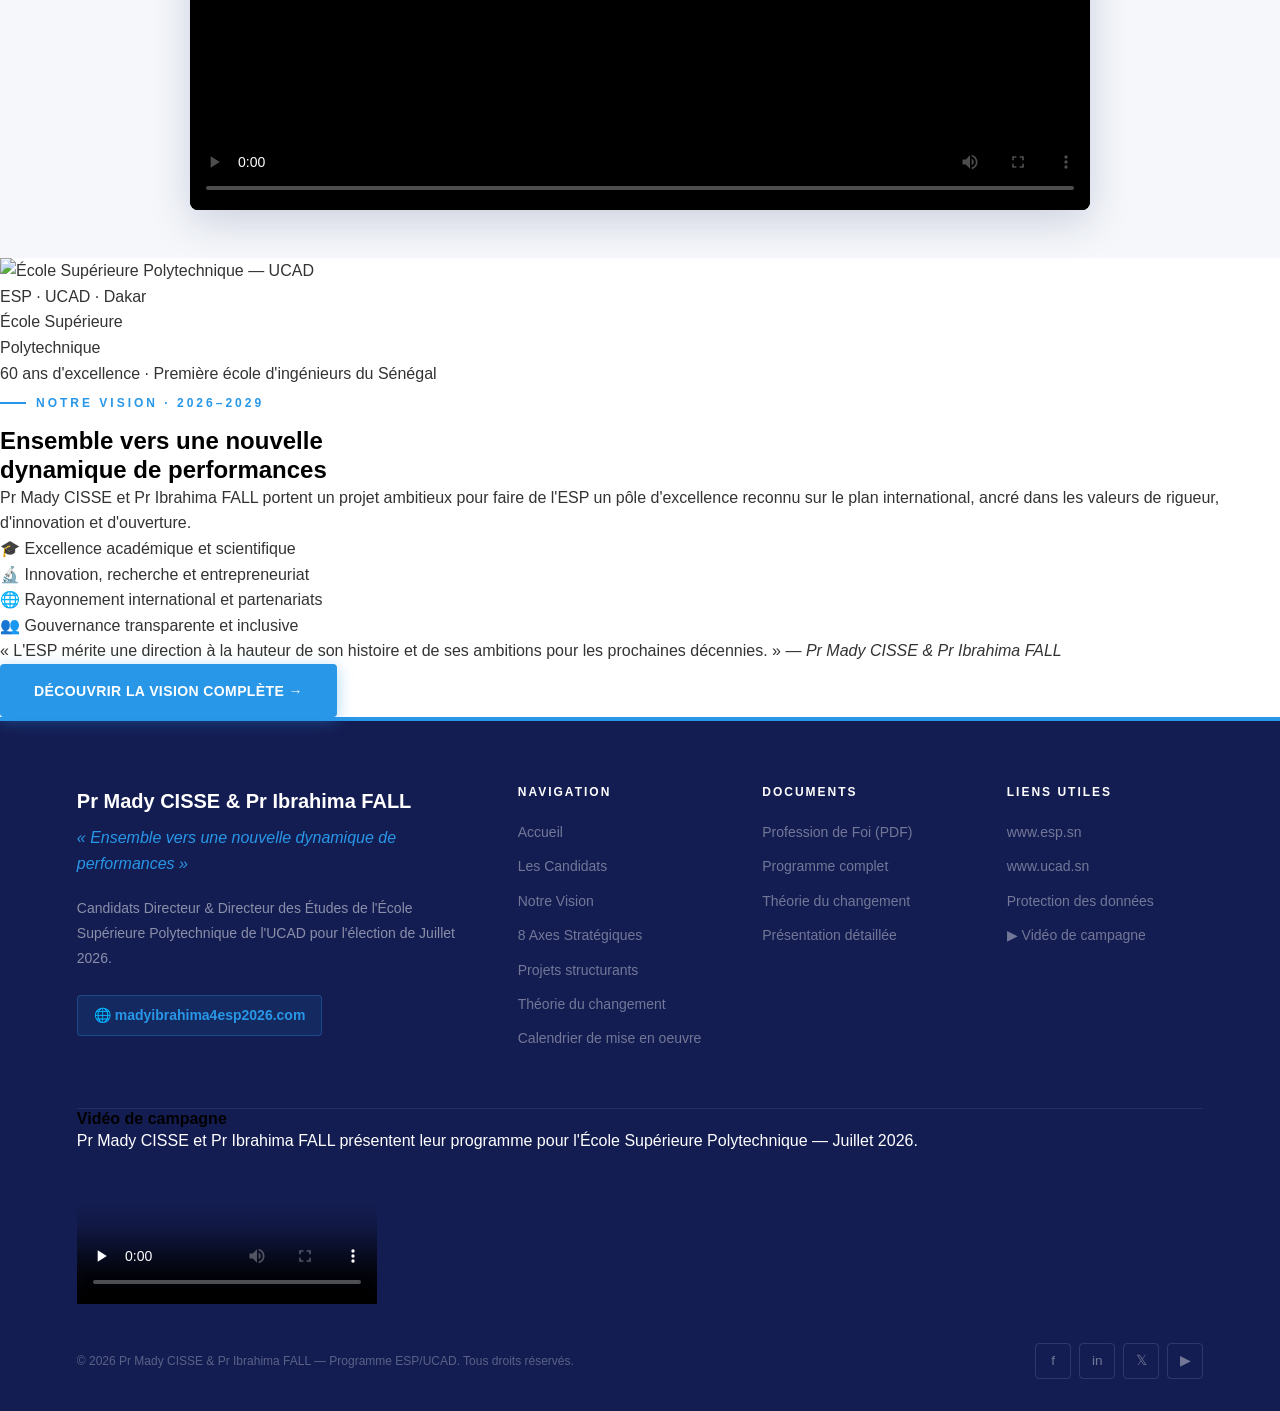
==== commit d928d1b6: "Update image and video source paths in index.html" ====
--- a/index.html
+++ b/index.html
@@ -89,7 +89,7 @@
 
     <!-- Photo gauche : Pr Mady CISSE -->
     <div class="h3-photo h3-photo-left">
-      <img src="assets/mady2.jpeg" alt="Pr Mady CISSE">
+      <img src="mady2.jpeg" alt="Pr Mady CISSE">
       <div class="h3-photo-grad"></div>
       <div class="h3-photo-info">
         <span class="portrait-tag">Candidat Directeur</span>
@@ -122,7 +122,7 @@
 
     <!-- Photo droite : Pr Ibrahima FALL -->
     <div class="h3-photo h3-photo-right">
-      <img src="assets/ibrahima2.jpeg" alt="Pr Ibrahima FALL" style="filter:saturate(.9) brightness(1.02)">
+      <img src="ibrahima2.jpeg" alt="Pr Ibrahima FALL" style="filter:saturate(.9) brightness(1.02)">
       <div class="h3-photo-grad"></div>
       <div class="h3-photo-info">
         <span class="portrait-tag alt">Candidat Dir. des Études</span>
@@ -157,7 +157,7 @@
 
       <div class="video-embed">
         <video id="mainVideo" controls preload="metadata" poster="video/poster.jpg" loop>
-          <source src="video/vid.mp4" type="video/mp4">
+          <source src="vid.mp4" type="video/mp4">
           Votre navigateur ne supporte pas la lecture vidéo.
         </video>
       </div>
